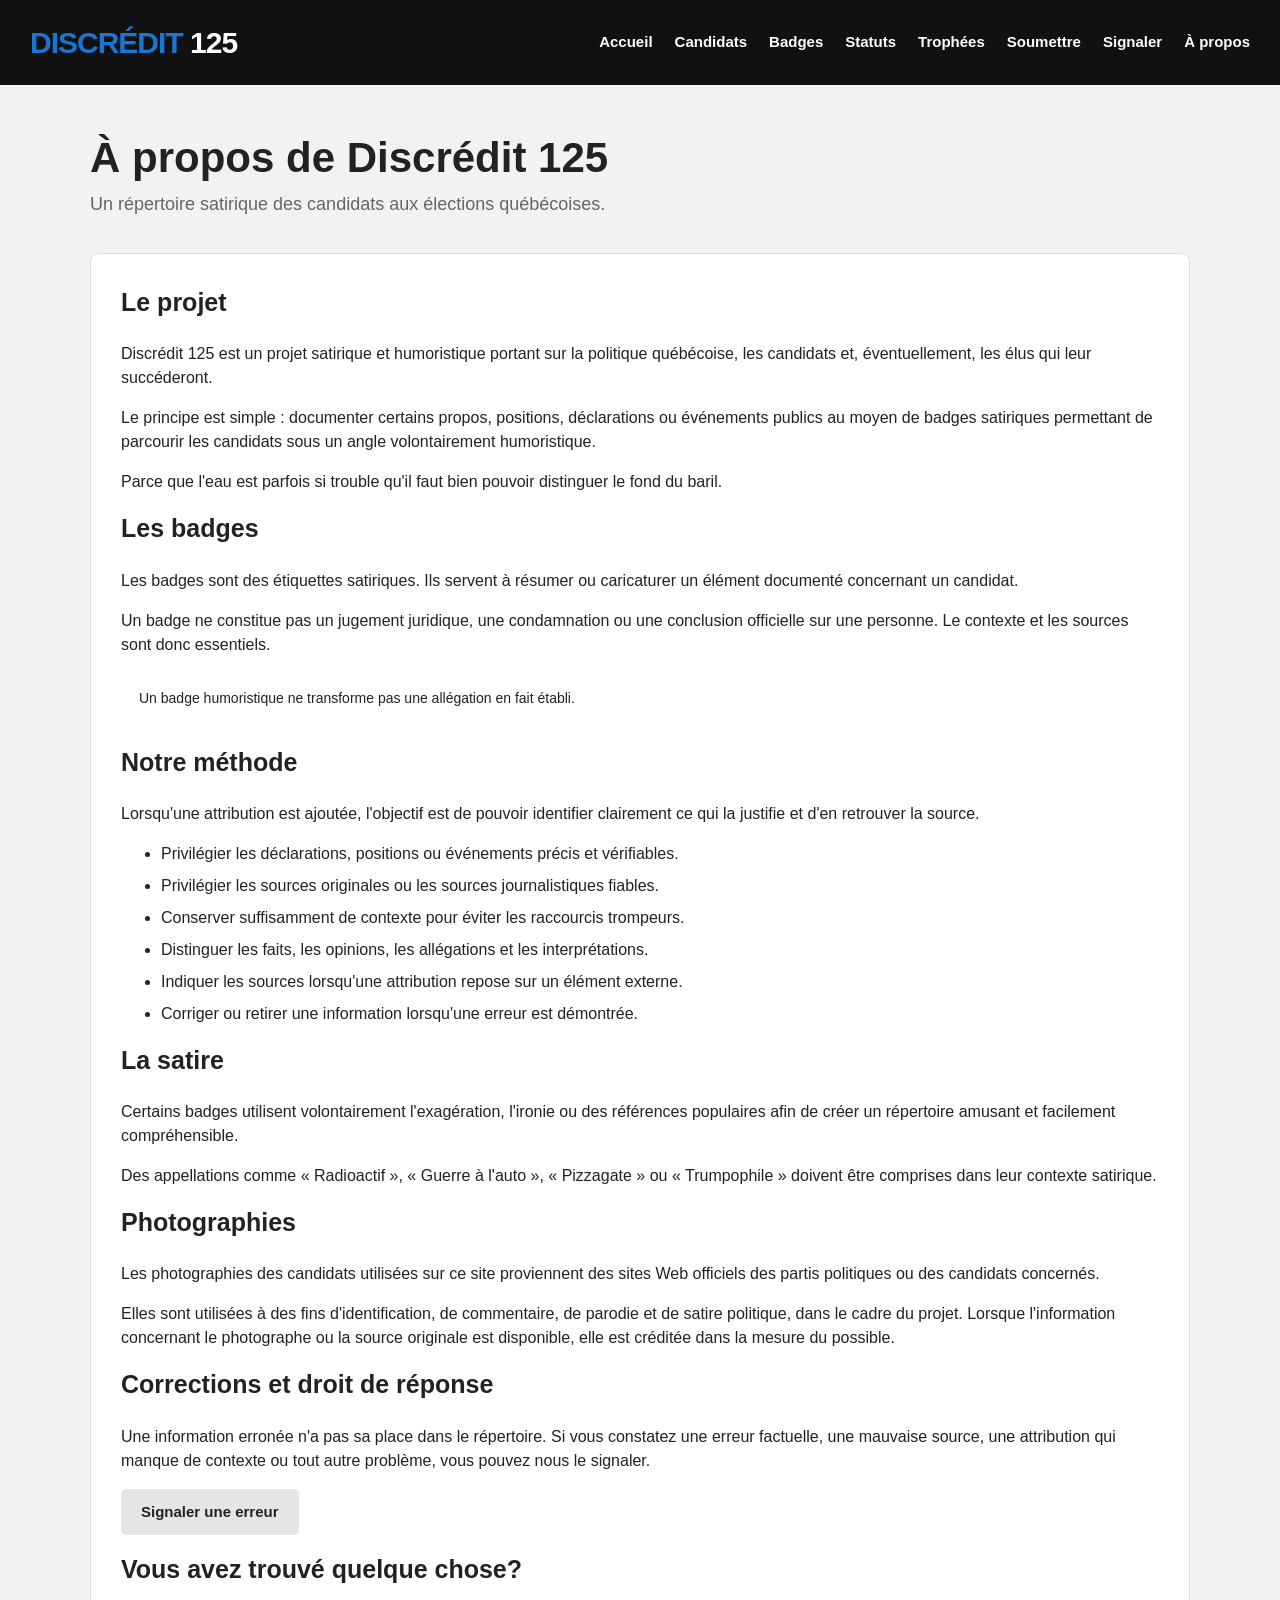
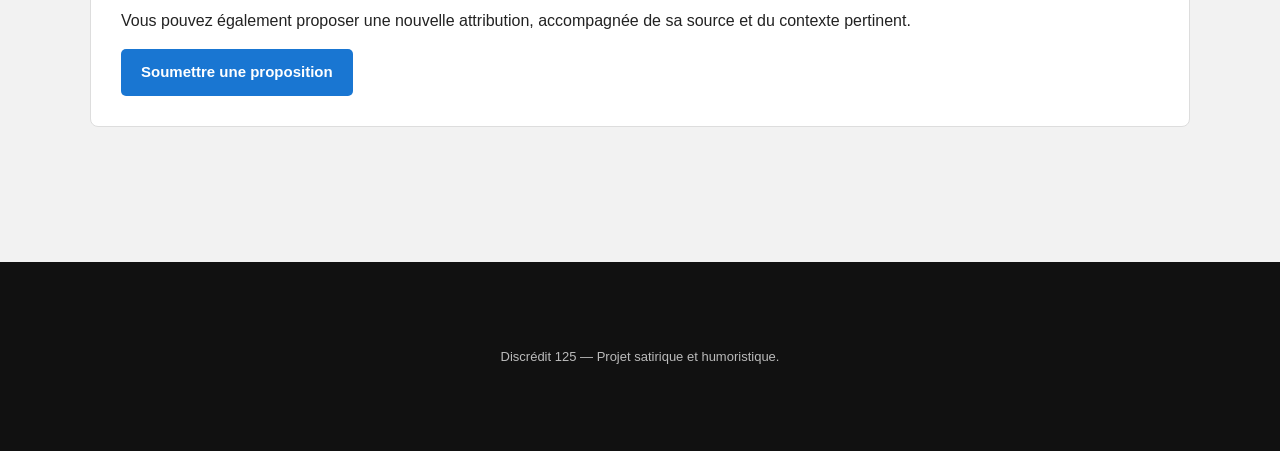
==== a-propos.html @ 6f2a9fda "Add files via upload" ====
<!DOCTYPE html>

<html lang="fr">

<head>
    <meta charset="UTF-8">
    <meta name="viewport" content="width=device-width, initial-scale=1.0">

<title>À propos — Discrédit 125</title>

<link rel="stylesheet" href="/styles.css">

</head>

<body>

<header class="site-header">
    <div class="header-inner">

    <a href="/" class="logo">
        DISCRÉDIT <span>125</span>
    </a>

    <nav class="main-nav">
        <a href="/">Accueil</a>
        <a href="/personnes.html">Candidats</a>
        <a href="/badges.html">Badges</a>
        <a href="/statuts.html">Statuts</a>
        <a href="/trophees.html">Trophées</a>
        <a href="/soumettre.html">Soumettre</a>
        <a href="/erreur.html">Signaler</a>
        <a href="/a-propos.html">À propos</a>
    </nav>

</div>

</header>

<main class="container">

<section class="page-header">

    <h1>À propos de Discrédit 125</h1>

    <p>
        Un répertoire satirique des candidats aux élections québécoises.
    </p>

</section>


<section class="content-card">

    <h2>Le projet</h2>

    <p>
        Discrédit 125 est un projet satirique et humoristique portant
        sur la politique québécoise, les candidats et, éventuellement,
        les élus qui leur succéderont.
    </p>

    <p>
        Le principe est simple : documenter certains propos,
        positions, déclarations ou événements publics au moyen de
        badges satiriques permettant de parcourir les candidats
        sous un angle volontairement humoristique.
    </p>

    <p>
        Parce que l'eau est parfois si trouble qu'il faut bien
        pouvoir distinguer le fond du baril.
    </p>


    <h2>Les badges</h2>

    <p>
        Les badges sont des étiquettes satiriques. Ils servent à
        résumer ou caricaturer un élément documenté concernant
        un candidat.
    </p>

    <p>
        Un badge ne constitue pas un jugement juridique, une
        condamnation ou une conclusion officielle sur une personne.
        Le contexte et les sources sont donc essentiels.
    </p>

    <div class="message">
        Un badge humoristique ne transforme pas une allégation
        en fait établi.
    </div>


    <h2>Notre méthode</h2>

    <p>
        Lorsqu'une attribution est ajoutée, l'objectif est de pouvoir
        identifier clairement ce qui la justifie et d'en retrouver
        la source.
    </p>

    <ul>
        <li>
            Privilégier les déclarations, positions ou événements
            précis et vérifiables.
        </li>

        <li>
            Privilégier les sources originales ou les sources
            journalistiques fiables.
        </li>

        <li>
            Conserver suffisamment de contexte pour éviter les
            raccourcis trompeurs.
        </li>

        <li>
            Distinguer les faits, les opinions, les allégations
            et les interprétations.
        </li>

        <li>
            Indiquer les sources lorsqu'une attribution repose
            sur un élément externe.
        </li>

        <li>
            Corriger ou retirer une information lorsqu'une erreur
            est démontrée.
        </li>
    </ul>


    <h2>La satire</h2>

    <p>
        Certains badges utilisent volontairement l'exagération,
        l'ironie ou des références populaires afin de créer un
        répertoire amusant et facilement compréhensible.
    </p>

    <p>
        Des appellations comme « Radioactif », « Guerre à l'auto »,
        « Pizzagate » ou « Trumpophile » doivent être comprises
        dans leur contexte satirique.
    </p>


    <h2>Photographies</h2>

    <p>
        Les photographies des candidats utilisées sur ce site
        proviennent des sites Web officiels des partis politiques
        ou des candidats concernés.
    </p>

    <p>
        Elles sont utilisées à des fins d'identification, de
        commentaire, de parodie et de satire politique, dans le
        cadre du projet. Lorsque l'information concernant le
        photographe ou la source originale est disponible, elle
        est créditée dans la mesure du possible.
    </p>


    <h2>Corrections et droit de réponse</h2>

    <p>
        Une information erronée n'a pas sa place dans le répertoire.
        Si vous constatez une erreur factuelle, une mauvaise source,
        une attribution qui manque de contexte ou tout autre problème,
        vous pouvez nous le signaler.
    </p>

    <p>
        <a href="/erreur.html" class="button-secondary">
            Signaler une erreur
        </a>
    </p>


    <h2>Vous avez trouvé quelque chose?</h2>

    <p>
        Vous pouvez également proposer une nouvelle attribution,
        accompagnée de sa source et du contexte pertinent.
    </p>

    <p>
        <a href="/soumettre.html" class="button">
            Soumettre une proposition
        </a>
    </p>

</section>

</main>

<footer class="site-footer">

<div class="container">

    <p>
        Discrédit 125 — Projet satirique et humoristique.
    </p>

</div>

</footer>

</body>
</html>
---- styles.css ----
/* =========================================================
DISCRÉDIT 125
Feuille de styles principale
========================================================= */


/* =========================================================
VARIABLES
========================================================= */

:root {
    --noir: #111111;
    --noir-nav: #1c1c1c;

    --bleu-discredit: #1976d2;

    --fond: #f2f2f2;
    --blanc: #ffffff;

    --texte: #222222;
    --gris: #666666;
    --bordure: #dddddd;

    /* Couleurs des partis */
    --caq: #0055a4;
    --plq: #d71920;
    --pq: #4b9cd3;
    --qs: #f58220;
    --pcq: #183b70;
    --autre: #777777;
}


/* =========================================================
RESET
========================================================= */

* {
    box-sizing: border-box;
}

html {
    margin: 0;
    padding: 0;
}

body {
    margin: 0;
    padding: 0;
    background: var(--fond);
    color: var(--texte);
    font-family: Arial, Helvetica, sans-serif;
    line-height: 1.5;
}

img {
    max-width: 100%;
    display: block;
}

a {
    color: inherit;
}


/* =========================================================
HEADER / NAVIGATION
========================================================= */

.site-header {
    width: 100%;
    background: var(--noir);
    color: var(--blanc);
    padding: 20px 30px;
}

.header-inner {
    width: 100%;
    max-width: 1400px;
    margin: 0 auto;

    display: flex;
    align-items: center;
    justify-content: space-between;

    gap: 30px;
}

.logo {
    display: block;
    flex: 0 0 auto;

    color: var(--bleu-discredit);
    text-decoration: none;

    font-size: 30px;
    font-weight: 900;
    letter-spacing: -1px;

    white-space: nowrap;
}

.logo:hover {
    color: var(--bleu-discredit);
}

.logo span {
    color: var(--blanc);
}

.main-nav {
    display: flex;
    align-items: center;
    justify-content: flex-end;

    gap: 22px;
    margin-left: auto;

    flex: 0 1 auto;

    white-space: nowrap;
}

.main-nav a {
    display: block;
    flex: 0 0 auto;

    color: var(--blanc);
    text-decoration: none;

    font-size: 15px;
    font-weight: bold;

    white-space: nowrap;

    transition: color 0.2s ease;
}

.main-nav a:hover,
.main-nav a.active {
    color: var(--bleu-discredit);
}


/* =========================================================
STRUCTURE GÉNÉRALE
========================================================= */

.container {
    max-width: 1200px;
    margin: 0 auto;
    padding: 50px;
}

.page-header {
    margin-bottom: 35px;
}

.page-header h1 {
    margin: 0 0 10px;

    font-size: 42px;
    line-height: 1.1;
}

.page-header p {
    margin: 0 0 10px;

    color: var(--gris);
    font-size: 18px;
}

.page-header p:last-child {
    margin-bottom: 0;
}


/* =========================================================
HERO / ACCUEIL
========================================================= */

.hero {
    background: var(--noir);
    color: var(--blanc);

    padding: 80px 50px;
}

.hero-inner {
    max-width: 1200px;
    margin: 0 auto;
}

.hero h1 {
    margin: 0 0 20px;

    font-size: 56px;
    line-height: 1.05;
    font-weight: 900;
}

.hero p {
    max-width: 750px;
    margin: 0;

    color: #dddddd;
    font-size: 20px;
}


/* =========================================================
SECTIONS
========================================================= */

.section {
    margin-bottom: 55px;
}

.section-title {
    margin: 0 0 25px;

    font-size: 28px;
    font-weight: 800;
}


/* =========================================================
STATISTIQUES
========================================================= */

.stats {
    display: grid;
    grid-template-columns: repeat(4, 1fr);

    gap: 20px;
    margin-bottom: 45px;
}

.stat-card {
    background: var(--blanc);
    border: 1px solid var(--bordure);
    border-radius: 8px;

    padding: 25px;

    text-align: center;
}

.stat-number {
    margin-bottom: 5px;

    color: var(--bleu-discredit);
    font-size: 38px;
    font-weight: 900;
}

.stat-label {
    color: var(--gris);

    font-size: 14px;
    font-weight: bold;
}


/* =========================================================
GRAPHIQUES / BLOCS
========================================================= */

.chart-container {
    background: var(--blanc);
    border: 1px solid var(--bordure);
    border-radius: 8px;

    padding: 25px;
    margin-bottom: 30px;
}


/* =========================================================
BOUTONS
========================================================= */

.button,
.submit-button {
    display: inline-block;

    padding: 12px 20px;

    background: var(--bleu-discredit);
    color: var(--blanc);

    border: none;
    border-radius: 5px;

    text-decoration: none;

    font-family: inherit;
    font-size: 15px;
    font-weight: bold;

    cursor: pointer;

    transition:
        background 0.2s ease,
        transform 0.1s ease;
}

.button:hover,
.submit-button:hover {
    background: #125ea8;
}

.button:active,
.submit-button:active {
    transform: translateY(1px);
}

.button-secondary,
.secondary-button {
    display: inline-block;

    padding: 12px 20px;

    background: #e5e5e5;
    color: var(--texte);

    border: none;
    border-radius: 5px;

    text-decoration: none;

    font-family: inherit;
    font-size: 15px;
    font-weight: bold;

    cursor: pointer;

    transition:
        background 0.2s ease,
        transform 0.1s ease;
}

.button-secondary:hover,
.secondary-button:hover {
    background: #d5d5d5;
}

.button-secondary:active,
.secondary-button:active {
    transform: translateY(1px);
}


/* =========================================================
FILTRES
========================================================= */

.badge-controls {
    display: flex;
    align-items: center;

    gap: 15px;
    margin-bottom: 20px;
}

.badge-controls input,
.badge-controls select {
    min-height: 44px;

    padding: 10px 12px;

    background: var(--blanc);
    color: var(--texte);

    border: 1px solid var(--bordure);
    border-radius: 5px;

    font-family: inherit;
    font-size: 15px;
}

.badge-controls input {
    flex: 1;
}

.badge-controls select {
    min-width: 210px;
}

.badge-controls input:focus,
.badge-controls select:focus {
    outline: none;
    border-color: var(--bleu-discredit);
}


/* =========================================================
FILTRE CANDIDATS
========================================================= */

.candidate-filter-row {
    margin-bottom: 20px;
}

.candidate-filter-checkbox {
    display: inline-flex;
    align-items: center;

    gap: 8px;

    color: var(--texte);

    font-size: 14px;
    font-weight: bold;

    cursor: pointer;
}

.candidate-filter-checkbox input {
    width: 17px;
    height: 17px;

    cursor: pointer;
}


/* =========================================================
COMPTEURS
========================================================= */

.badge-count {
    margin-bottom: 20px;

    color: var(--gris);

    font-size: 14px;
    font-weight: bold;
}


/* =========================================================
GRILLE CANDIDATS
========================================================= */

.candidates-grid {
    display: grid;

    grid-template-columns: repeat(4, 1fr);

    gap: 25px;
}


/* =========================================================
CARTE CANDIDAT
========================================================= */

.candidate-card {
    position: relative;

    overflow: hidden;

    background: var(--blanc);

    border: 1px solid var(--bordure);
    border-radius: 8px;

    text-decoration: none;

    transition:
        transform 0.15s ease,
        box-shadow 0.15s ease;
}

.candidate-card:hover {
    transform: translateY(-3px);

    box-shadow:
        0 6px 18px rgba(0, 0, 0, 0.10);
}


/* =========================================================
COULEUR DU PARTI
========================================================= */

/*
   La classe du parti est ajoutée directement à la carte :

   candidate-card CAQ
   candidate-card PLQ
   candidate-card PQ
   candidate-card QS
   candidate-card PCQ

   La barre supérieure reprend alors la couleur du parti.
*/

.candidate-card::before {
    content: "";

    position: absolute;

    top: 0;
    left: 0;
    right: 0;

    height: 6px;

    background: var(--autre);

    z-index: 2;
}

.candidate-card.CAQ::before {
    background: var(--caq);
}

.candidate-card.PLQ::before {
    background: var(--plq);
}

.candidate-card.PQ::before {
    background: var(--pq);
}

.candidate-card.QS::before {
    background: var(--qs);
}

.candidate-card.PCQ::before {
    background: var(--pcq);
}

.candidate-card.AUTRE::before {
    background: var(--autre);
}


/* =========================================================
PHOTO CANDIDAT
========================================================= */

.candidate-photo {
    width: 180px;
    height: 180px;

    margin: 0 auto;

    background: #eeeeee;

    overflow: hidden;
}

.candidate-photo img {
    width: 100%;
    height: 100%;

    object-fit: cover;
}

.candidate-no-photo {
    width: 180px;
    height: 180px;

    margin: 0 auto;

    background: #eeeeee;

    display: flex;
    align-items: center;
    justify-content: center;

    position: relative;

    overflow: hidden;
}

.candidate-no-photo .silhouette-head {
    position: absolute;

    width: 27%;
    aspect-ratio: 1 / 1;

    background: #aaaaaa;

    border-radius: 50%;

    top: 18%;
}

.candidate-no-photo .silhouette-body {
    position: absolute;

    width: 55%;
    height: 42%;

    background: #aaaaaa;

    border-radius: 50% 50% 0 0;

    bottom: 0;
}

.candidate-photo-placeholder {
    width: 180px;
    height: 180px;

    margin: 0 auto;

    background: #eeeeee;

    position: relative;

    overflow: hidden;
}

.candidate-photo-placeholder::before {
    content: "";

    position: absolute;

    width: 27%;
    aspect-ratio: 1 / 1;

    background: #aaaaaa;

    border-radius: 50%;

    top: 18%;
    left: 50%;

    transform: translateX(-50%);
}

.candidate-photo-placeholder::after {
    content: "";

    position: absolute;

    width: 55%;
    height: 42%;

    background: #aaaaaa;

    border-radius: 50% 50% 0 0;

    bottom: 0;
    left: 50%;

    transform: translateX(-50%);
}


/* =========================================================
PHOTO CANDIDAT + STATUT
========================================================= */

.candidate-photo-container {
    position: relative;

    width: 180px;
    height: 180px;

    margin: 0 auto;

    background: #eeeeee;

    overflow: hidden;
}

.candidate-photo-container .candidate-photo,
.candidate-photo-container .candidate-photo-placeholder {
    width: 180px;
    height: 180px;

    aspect-ratio: 1 / 1;
}

.candidates-grid .candidate-photo-container .candidate-status {
    position: absolute;

    top: 7px;
    right: 7px;

    width: 48px;
    height: 48px;

    max-width: none;

    object-fit: contain;

    z-index: 5;

    margin: 0;
}


/* =========================================================
INFORMATIONS CANDIDAT
========================================================= */

.candidate-info {
    padding: 18px;

    min-width: 0;
}

.candidate-name {
    margin: 0 0 7px;

    font-size: 19px;
    font-weight: 800;
    line-height: 1.2;

    overflow-wrap: anywhere;
    word-break: break-word;
}

.candidate-party {
    margin-bottom: 3px;

    color: var(--gris);

    font-size: 14px;
    font-weight: bold;
}

.candidate-riding {
    color: var(--gris);

    font-size: 13px;

    overflow-wrap: anywhere;
    word-break: break-word;
}


/* =========================================================
STATUT CANDIDAT — PAGE INDIVIDUELLE
========================================================= */

.candidate-profile-info .candidate-status {
    margin-top: 12px;
}

.candidate-profile-info .candidate-status img {
    width: 100%;
    max-width: 120px;
    height: auto;
}


/* =========================================================
BADGES DU CANDIDAT — CARTES DE LA GRILLE
========================================================= */

.candidate-badges {
    display: flex;
    flex-wrap: wrap;

    gap: 6px;

    min-width: 0;
}

.candidates-grid .candidate-badges img {
    width: 50px;
    height: 50px;

    object-fit: cover;

    border-radius: 3px;
}

.candidate-badge-card {
    width: 50px;

    background: var(--blanc);

    border: 1px solid var(--bordure);
    border-radius: 5px;

    padding: 2px;

    text-decoration: none;

    transition:
        transform 0.15s ease,
        box-shadow 0.15s ease;
}

.candidate-badge-card:hover {
    transform: translateY(-2px);

    box-shadow:
        0 3px 8px rgba(0, 0, 0, 0.10);
}

.candidate-badge-card img {
    width: 100%;

    aspect-ratio: 1 / 1;

    object-fit: cover;

    border-radius: 3px;
}

.candidate-badge-card h4,
.candidate-badge-card p {
    display: none;
}

.candidate-badge-count {
    margin-top: 7px;

    color: var(--bleu-discredit);

    font-size: 11px;
    font-weight: bold;
}

.candidate-link {
    display: inline-block;

    margin-top: 7px;

    color: var(--bleu-discredit);

    font-size: 11px;
    font-weight: bold;
}


/* =========================================================
PAGE DÉTAIL CANDIDAT
========================================================= */

.back-link {
    display: inline-block;

    margin-bottom: 25px;

    color: var(--bleu-discredit);

    text-decoration: none;

    font-size: 14px;
    font-weight: bold;
}

.back-link:hover {
    text-decoration: underline;
}

.candidate-profile {
    display: grid;

    grid-template-columns: 120px 1fr;

    gap: 25px;

    margin-bottom: 50px;

    align-items: start;
}

.candidate-profile-photo {
    width: 120px;
    height: 120px;

    background: #eeeeee;

    border-radius: 8px;

    overflow: hidden;
}

.candidate-profile-photo img {
    width: 120px;
    height: 120px;

    object-fit: cover;
}

.candidate-profile-photo .candidate-photo-placeholder {
    width: 120px;
    height: 120px;

    aspect-ratio: 1 / 1;

    margin: 0;
}

.candidate-profile-info {
    padding-top: 5px;
}

.candidate-profile-info h2 {
    margin: 0 0 10px;

    font-size: 34px;
    line-height: 1.15;

    overflow-wrap: anywhere;
}

.candidate-profile-info .candidate-party {
    font-size: 16px;
}

.candidate-profile-info .candidate-riding {
    font-size: 15px;
}


/* =========================================================
SECTION BADGES CANDIDAT — PAGE INDIVIDUELLE
========================================================= */

.candidate-section {
    margin-bottom: 45px;
}

.candidate-section h3 {
    margin: 0 0 20px;

    font-size: 25px;
}

.candidate-profile + .candidate-section .candidate-badges {
    gap: 10px;
}

.candidate-profile + .candidate-section .candidate-badge-card {
    width: 105px;

    background: var(--blanc);

    border: 1px solid var(--bordure);
    border-radius: 7px;

    padding: 4px;

    text-decoration: none;

    transition:
        transform 0.15s ease,
        box-shadow 0.15s ease;
}

.candidate-profile + .candidate-section .candidate-badge-card:hover {
    transform: translateY(-3px);

    box-shadow:
        0 5px 15px rgba(0, 0, 0, 0.10);
}

.candidate-profile + .candidate-section .candidate-badge-card img {
    width: 97px;
    height: 97px;

    aspect-ratio: 1 / 1;

    object-fit: cover;

    border-radius: 5px;
}

.candidate-profile + .candidate-section .candidate-badge-card h4 {
    display: block;

    margin: 7px 3px 3px;

    font-size: 13px;
    line-height: 1.2;

    overflow-wrap: anywhere;
    word-break: break-word;
}

.candidate-profile + .candidate-section .candidate-badge-card p {
    display: block;

    margin: 0 3px 5px;

    color: var(--gris);

    font-size: 11px;
    line-height: 1.3;

    overflow-wrap: anywhere;
    word-break: break-word;
}


/* =========================================================
SOURCES
========================================================= */

.candidate-source {
    padding: 15px 0;

    border-bottom: 1px solid var(--bordure);
}

.candidate-source:last-child {
    border-bottom: none;
}

.candidate-source a {
    color: var(--bleu-discredit);

    font-weight: bold;

    text-decoration: none;

    overflow-wrap: anywhere;
    word-break: break-word;
}

.candidate-source a:hover {
    text-decoration: underline;
}

.candidate-source-date {
    margin-top: 4px;

    color: var(--gris);

    font-size: 12px;
}


/* =========================================================
GRILLE BADGES
========================================================= */

.badges {
    display: grid;

    grid-template-columns:
        repeat(6, minmax(0, 1fr));

    gap: 18px;
}

.badge-card {
    position: relative;

    min-width: 0;

    background: var(--blanc);

    border: 1px solid var(--bordure);
    border-radius: 8px;

    overflow: hidden;

    text-decoration: none;

    transition:
        transform 0.15s ease,
        box-shadow 0.15s ease;
}

.badge-card:hover {
    transform: translateY(-3px);

    box-shadow:
        0 6px 18px rgba(0, 0, 0, 0.10);
}

.badge-image {
    width: 100%;

    aspect-ratio: 1 / 1;

    background: #eeeeee;

    overflow: hidden;
}

.badge-image img {
    width: 100%;
    height: 100%;

    object-fit: cover;
}

.badge-content {
    padding: 13px;

    min-width: 0;
}

.badge-content h3 {
    margin: 0 0 6px;

    font-size: 16px;
    line-height: 1.2;

    overflow-wrap: anywhere;
    word-break: break-word;

    white-space: normal;
}

.badge-category {
    color: var(--gris);

    font-size: 12px;
    font-weight: bold;

    overflow-wrap: anywhere;
    word-break: break-word;

    white-space: normal;
}


/* =========================================================
PAGE DÉTAIL BADGE
========================================================= */

.badge-detail {
    display: grid;

    grid-template-columns: 300px 1fr;

    gap: 40px;

    margin-bottom: 50px;
}

.badge-detail-image {
    width: 100%;

    border-radius: 8px;

    overflow: hidden;
}

.badge-detail-image img {
    width: 100%;

    aspect-ratio: 1 / 1;

    object-fit: cover;
}

.badge-detail-info {
    min-width: 0;
}

.badge-detail-info h1 {
    margin: 0 0 10px;

    font-size: 38px;
    line-height: 1.1;

    overflow-wrap: anywhere;
    word-break: break-word;
}

.badge-detail-category {
    margin-bottom: 20px;

    color: var(--gris);

    font-size: 14px;
    font-weight: bold;

    overflow-wrap: anywhere;
    word-break: break-word;
}

.badge-detail-description {
    font-size: 17px;
    line-height: 1.7;

    overflow-wrap: anywhere;
    word-break: break-word;
}


/* =========================================================
CANDIDATS ASSOCIÉS À UN BADGE
========================================================= */

.badge-candidates {
    display: grid;

    grid-template-columns: repeat(4, 1fr);

    gap: 25px;
}


/* =========================================================
MESSAGES
========================================================= */

.message {
    padding: 15px 18px;

    margin-bottom: 20px;

    border-radius: 6px;

    font-size: 14px;
}

.message-info {
    background: #e7f1fb;

    border: 1px solid #b8d5ef;

    color: #174d7a;
}

.message-warning {
    background: #fff7df;

    border: 1px solid #ead58a;

    color: #705d14;
}

.message-error {
    background: #fdeaea;

    border: 1px solid #e7b5b5;

    color: #8a2222;
}

.message-success {
    background: #e9f6ea;

    border: 1px solid #b7dcb9;

    color: #28612b;
}


/* =========================================================
FORMULAIRES
========================================================= */

.form-card {
    max-width: 850px;

    margin: 0 auto;

    padding: 35px;

    background: var(--blanc);

    border: 1px solid var(--bordure);
    border-radius: 8px;
}

.form-group {
    margin-bottom: 20px;
}

.form-group label {
    display: block;

    margin-bottom: 7px;

    font-size: 14px;
    font-weight: bold;
}

.form-group input,
.form-group textarea,
.form-group select {
    width: 100%;

    padding: 12px;

    background: var(--blanc);

    border: 1px solid var(--bordure);
    border-radius: 5px;

    color: var(--texte);

    font-family: inherit;
    font-size: 15px;
}

.form-group textarea {
    min-height: 150px;

    resize: vertical;
}

.form-group input:focus,
.form-group textarea:focus,
.form-group select:focus {
    outline: none;

    border-color: var(--bleu-discredit);
}

.form-group small {
    display: block;

    margin-top: 6px;

    color: var(--gris);

    font-size: 12px;
}

.checkbox-group {
    display: flex;
    align-items: flex-start;

    gap: 10px;

    margin: 25px 0;

    font-size: 13px;
}

.checkbox-group input {
    width: 17px;
    height: 17px;

    margin-top: 2px;

    flex-shrink: 0;

    cursor: pointer;
}

.checkbox-group label {
    cursor: pointer;
}

.confirmation {
    padding: 25px;

    background: #e9f6ea;

    border: 1px solid #b7dcb9;

    border-radius: 8px;
}

.confirmation h2 {
    margin-top: 0;
}

.confirmation p:last-of-type {
    margin-bottom: 25px;
}


/* =========================================================
À PROPOS / BLOCS DE CONTENU
========================================================= */

.content-box,
.content-card {
    background: var(--blanc);

    border: 1px solid var(--bordure);
    border-radius: 8px;

    padding: 30px;

    margin-bottom: 25px;
}

.content-box h2,
.content-card h2 {
    margin-top: 0;

    font-size: 25px;
}

.content-box h3,
.content-card h3 {
    font-size: 20px;
}

.content-box p:last-child,
.content-card p:last-child {
    margin-bottom: 0;
}

.content-box li,
.content-card li {
    margin-bottom: 8px;
}

.notice-box {
    margin: 30px 0;

    padding: 18px 20px;

    background: #f7f7f7;

    border-left: 4px solid var(--bleu-discredit);
}

.notice-box p {
    margin: 0;
}

.about-actions {
    display: flex;

    flex-wrap: wrap;

    gap: 12px;

    margin-top: 35px;
}


/* =========================================================
TROPHÉES — CHAMPIONS EX ÆQUO
========================================================= */

.trophy-champions {
    display: grid;

    grid-template-columns:
        repeat(3, minmax(0, 1fr));

    gap: 25px;

    margin-top: 20px;
}

.trophy-champions .candidate-card {
    width: 100%;
}

.trophy-champions .candidate-photo-container {
    width: 180px;
    height: 180px;
}

.trophy-champions .candidate-photo,
.trophy-champions .candidate-photo-placeholder {
    width: 180px;
    height: 180px;

    object-fit: cover;
}

.trophy-champions .candidate-info {
    padding: 12px;
}

.trophy-champions .candidate-info h3 {
    margin: 0 0 6px;
}

.trophy-tie-message {
    margin: 0 0 20px;

    color: var(--gris);

    font-weight: bold;
}


/* =========================================================
TROPHÉES — COULEURS PARTIS
========================================================= */

.trophy-champions .candidate-card.CAQ::before {
    background: var(--caq);
}

.trophy-champions .candidate-card.PLQ::before {
    background: var(--plq);
}

.trophy-champions .candidate-card.PQ::before {
    background: var(--pq);
}

.trophy-champions .candidate-card.QS::before {
    background: var(--qs);
}

.trophy-champions .candidate-card.PCQ::before {
    background: var(--pcq);
}


/* =========================================================
FOOTER
========================================================= */

footer {
    margin-top: 60px;

    padding: 35px 50px;

    background: var(--noir);

    color: #bbbbbb;

    text-align: center;

    font-size: 13px;
}

footer p {
    margin: 0 0 8px;
}

footer p:last-child {
    margin-bottom: 0;
}

footer a {
    color: var(--bleu-discredit);

    text-decoration: none;
}

footer a:hover {
    text-decoration: underline;
}


/* =========================================================
RESPONSIVE — TABLETTE
========================================================= */

@media (max-width: 1150px) {

    .site-header {
        padding: 20px 25px;
    }

    .header-inner {
        gap: 20px;
    }

    .logo {
        font-size: 28px;
    }

    .main-nav {
        gap: 16px;
    }

    .main-nav a {
        font-size: 14px;
    }
}


@media (max-width: 1000px) {

    .site-header {
        padding: 20px 30px;
    }

    .header-inner {
        align-items: flex-start;
    }

    .main-nav {
        justify-content: flex-end;

        gap: 14px;
    }

    .container {
        padding: 40px 30px;
    }

    .hero {
        padding: 60px 30px;
    }

    .hero h1 {
        font-size: 46px;
    }

    .stats {
        grid-template-columns: repeat(2, 1fr);
    }

    .candidates-grid {
        grid-template-columns: repeat(3, 1fr);
    }

    .badges {
        grid-template-columns:
            repeat(5, minmax(0, 1fr));
    }

    .badge-candidates {
        grid-template-columns: repeat(3, 1fr);
    }

    .badge-detail {
        grid-template-columns: 250px 1fr;
    }
}


@media (max-width: 800px) {

    .site-header {
        padding: 20px 25px;
    }

    .header-inner {
        flex-direction: column;

        align-items: flex-start;

        gap: 18px;
    }

    .main-nav {
        width: 100%;

        margin-left: 0;

        justify-content: flex-start;

        gap: 12px 16px;

        white-space: normal;
    }

    .main-nav a {
        white-space: nowrap;
    }

    .container {
        padding: 35px 25px;
    }

    .page-header h1 {
        font-size: 35px;
    }

    .hero {
        padding: 50px 25px;
    }

    .hero h1 {
        font-size: 40px;
    }

    .hero p {
        font-size: 18px;
    }

    .badge-controls {
        flex-direction: column;

        align-items: stretch;
    }

    .badge-controls select {
        width: 100%;
    }

    .candidates-grid {
        grid-template-columns: repeat(2, 1fr);
    }

    .badges {
        grid-template-columns:
            repeat(3, minmax(0, 1fr));
    }

    .badge-candidates {
        grid-template-columns: repeat(2, 1fr);
    }

    .candidate-photo,
    .candidate-photo-placeholder,
    .candidate-no-photo {
        width: 160px;
        height: 160px;
    }

    .candidate-photo-container {
        width: 160px;
        height: 160px;
    }

    .candidate-photo-container .candidate-photo,
    .candidate-photo-container .candidate-photo-placeholder {
        width: 160px;
        height: 160px;
    }

    .candidate-profile {
        grid-template-columns: 1fr;

        gap: 20px;
    }

    .candidate-profile-photo {
        width: 120px;
        height: 120px;

        margin: 0 auto;
    }

    .candidate-profile-photo img,
    .candidate-profile-photo .candidate-photo-placeholder {
        width: 120px;
        height: 120px;
    }

    .candidate-profile-info {
        text-align: center;
    }

    .candidate-profile-info .candidate-status img {
        margin: 0 auto;
    }

    .candidate-badges {
        justify-content: center;
    }

    .candidate-profile + .candidate-section .candidate-badges {
        justify-content: center;
    }

    .badge-detail {
        grid-template-columns: 1fr;

        gap: 25px;
    }

    .badge-detail-image {
        max-width: 300px;

        margin: 0 auto;
    }

    .badge-detail-info {
        text-align: center;
    }

    .form-card {
        padding: 25px;
    }

    .trophy-champions {
        grid-template-columns:
            repeat(2, minmax(0, 1fr));
    }
}


@media (max-width: 500px) {

    .site-header {
        padding: 18px 20px;
    }

    .logo {
        font-size: 25px;
    }

    .main-nav {
        gap: 10px 13px;
    }

    .main-nav a {
        font-size: 14px;
    }

    .container {
        padding: 30px 20px;
    }

    .page-header h1 {
        font-size: 30px;
    }

    .page-header p {
        font-size: 16px;
    }

    .hero {
        padding: 45px 20px;
    }

    .hero h1 {
        font-size: 34px;
    }

    .stats {
        grid-template-columns: 1fr;
    }

    .candidates-grid {
        grid-template-columns: 1fr;
    }

    .badges {
        grid-template-columns:
            repeat(2, minmax(0, 1fr));
    }

    .badge-candidates {
        grid-template-columns: 1fr;
    }

    .candidate-photo,
    .candidate-photo-placeholder,
    .candidate-no-photo {
        width: 180px;
        height: 180px;
    }

    .candidate-photo-container {
        width: 180px;
        height: 180px;
    }

    .candidate-photo-container .candidate-photo,
    .candidate-photo-container .candidate-photo-placeholder {
        width: 180px;
        height: 180px;
    }

    .candidate-profile + .candidate-section .candidate-badge-card {
        width: 95px;
    }

    .candidate-profile + .candidate-section .candidate-badge-card img {
        width: 87px;
        height: 87px;
    }

    .candidate-profile-info h2 {
        font-size: 28px;
    }

    .content-box,
    .content-card {
        padding: 22px;
    }

    .form-card {
        padding: 20px;
    }

    .about-actions {
        flex-direction: column;
    }

    .about-actions .button,
    .about-actions .submit-button,
    .about-actions .secondary-button,
    .about-actions .button-secondary {
        width: 100%;

        text-align: center;
    }

    footer {
        padding: 30px 20px;
    }

    .trophy-champions {
        grid-template-columns: 1fr;
    }
}
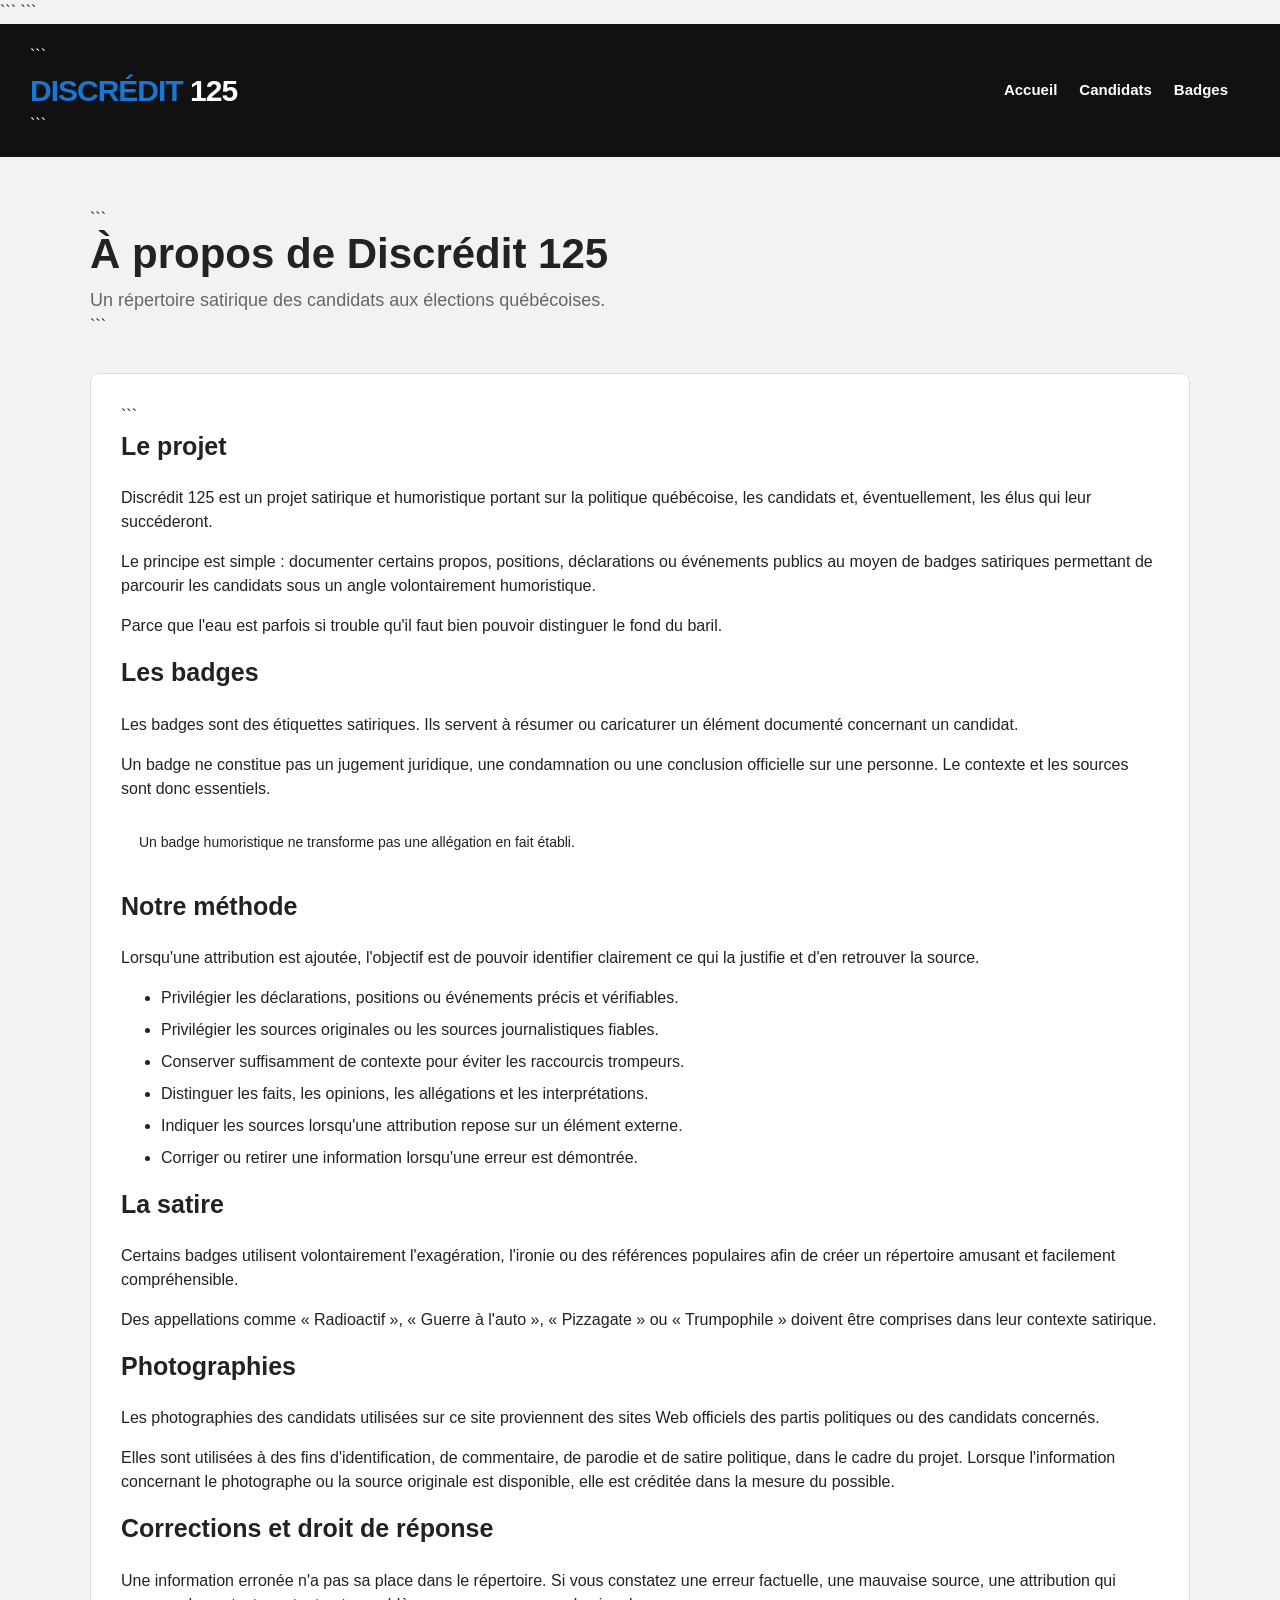
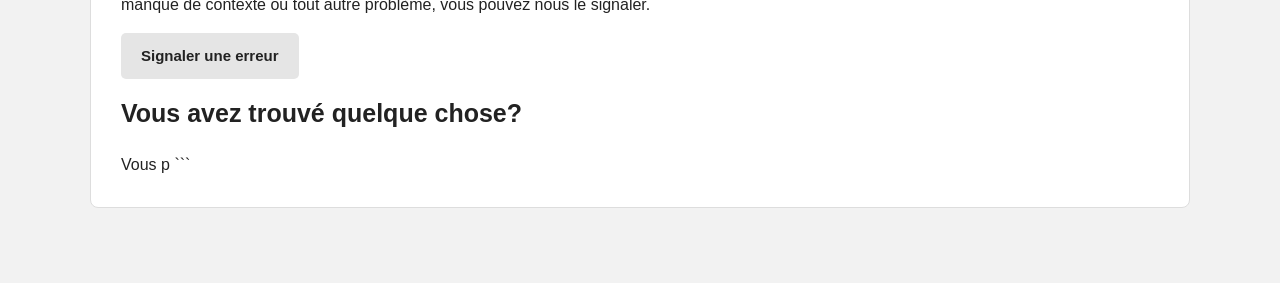
==== commit 2480db44: "Add files via upload" ====
--- a/a-propos.html
+++ b/a-propos.html
@@ -6,33 +6,51 @@
     <meta charset="UTF-8">
     <meta name="viewport" content="width=device-width, initial-scale=1.0">
 
+```
 <title>À propos — Discrédit 125</title>
 
 <link rel="stylesheet" href="/styles.css">
+```
 
 </head>
 
 <body>
 
 <header class="site-header">
-    <div class="header-inner">
+
+```
+<div class="header-inner">
 
     <a href="/" class="logo">
         DISCRÉDIT <span>125</span>
     </a>
 
     <nav class="main-nav">
+
         <a href="/">Accueil</a>
         <a href="/personnes.html">Candidats</a>
         <a href="/badges.html">Badges</a>
-        <a href="/statuts.html">Statuts</a>
-        <a href="/trophees.html">Trophées</a>
-        <a href="/soumettre.html">Soumettre</a>
-        <a href="/erreur.html">Signaler</a>
-        <a href="/a-propos.html">À propos</a>
+
+        <details class="nav-more">
+
+            <summary>Plus ▾</summary>
+
+            <div class="nav-more-menu">
+
+                <a href="/statuts.html">Statuts</a>
+                <a href="/trophees.html">Trophées</a>
+                <a href="/soumettre.html">Soumettre</a>
+                <a href="/erreur.html">Signaler</a>
+                <a href="/a-propos.html">À propos</a>
+
+            </div>
+
+        </details>
+
     </nav>
 
 </div>
+```
 
 </header>
 
@@ -40,175 +58,151 @@
 
 <section class="page-header">
 
-    <h1>À propos de Discrédit 125</h1>
-
-    <p>
-        Un répertoire satirique des candidats aux élections québécoises.
-    </p>
+```
+<h1>À propos de Discrédit 125</h1>
+
+<p>
+    Un répertoire satirique des candidats aux élections québécoises.
+</p>
+```
 
 </section>
 
-
 <section class="content-card">
 
-    <h2>Le projet</h2>
-
-    <p>
-        Discrédit 125 est un projet satirique et humoristique portant
-        sur la politique québécoise, les candidats et, éventuellement,
-        les élus qui leur succéderont.
-    </p>
-
-    <p>
-        Le principe est simple : documenter certains propos,
-        positions, déclarations ou événements publics au moyen de
-        badges satiriques permettant de parcourir les candidats
-        sous un angle volontairement humoristique.
-    </p>
-
-    <p>
-        Parce que l'eau est parfois si trouble qu'il faut bien
-        pouvoir distinguer le fond du baril.
-    </p>
-
-
-    <h2>Les badges</h2>
-
-    <p>
-        Les badges sont des étiquettes satiriques. Ils servent à
-        résumer ou caricaturer un élément documenté concernant
-        un candidat.
-    </p>
-
-    <p>
-        Un badge ne constitue pas un jugement juridique, une
-        condamnation ou une conclusion officielle sur une personne.
-        Le contexte et les sources sont donc essentiels.
-    </p>
-
-    <div class="message">
-        Un badge humoristique ne transforme pas une allégation
-        en fait établi.
-    </div>
-
-
-    <h2>Notre méthode</h2>
-
-    <p>
-        Lorsqu'une attribution est ajoutée, l'objectif est de pouvoir
-        identifier clairement ce qui la justifie et d'en retrouver
-        la source.
-    </p>
-
-    <ul>
-        <li>
-            Privilégier les déclarations, positions ou événements
-            précis et vérifiables.
-        </li>
-
-        <li>
-            Privilégier les sources originales ou les sources
-            journalistiques fiables.
-        </li>
-
-        <li>
-            Conserver suffisamment de contexte pour éviter les
-            raccourcis trompeurs.
-        </li>
-
-        <li>
-            Distinguer les faits, les opinions, les allégations
-            et les interprétations.
-        </li>
-
-        <li>
-            Indiquer les sources lorsqu'une attribution repose
-            sur un élément externe.
-        </li>
-
-        <li>
-            Corriger ou retirer une information lorsqu'une erreur
-            est démontrée.
-        </li>
-    </ul>
-
-
-    <h2>La satire</h2>
-
-    <p>
-        Certains badges utilisent volontairement l'exagération,
-        l'ironie ou des références populaires afin de créer un
-        répertoire amusant et facilement compréhensible.
-    </p>
-
-    <p>
-        Des appellations comme « Radioactif », « Guerre à l'auto »,
-        « Pizzagate » ou « Trumpophile » doivent être comprises
-        dans leur contexte satirique.
-    </p>
-
-
-    <h2>Photographies</h2>
-
-    <p>
-        Les photographies des candidats utilisées sur ce site
-        proviennent des sites Web officiels des partis politiques
-        ou des candidats concernés.
-    </p>
-
-    <p>
-        Elles sont utilisées à des fins d'identification, de
-        commentaire, de parodie et de satire politique, dans le
-        cadre du projet. Lorsque l'information concernant le
-        photographe ou la source originale est disponible, elle
-        est créditée dans la mesure du possible.
-    </p>
-
-
-    <h2>Corrections et droit de réponse</h2>
-
-    <p>
-        Une information erronée n'a pas sa place dans le répertoire.
-        Si vous constatez une erreur factuelle, une mauvaise source,
-        une attribution qui manque de contexte ou tout autre problème,
-        vous pouvez nous le signaler.
-    </p>
-
-    <p>
-        <a href="/erreur.html" class="button-secondary">
-            Signaler une erreur
-        </a>
-    </p>
-
-
-    <h2>Vous avez trouvé quelque chose?</h2>
-
-    <p>
-        Vous pouvez également proposer une nouvelle attribution,
-        accompagnée de sa source et du contexte pertinent.
-    </p>
-
-    <p>
-        <a href="/soumettre.html" class="button">
-            Soumettre une proposition
-        </a>
-    </p>
-
-</section>
-
-</main>
-
-<footer class="site-footer">
-
-<div class="container">
-
-    <p>
-        Discrédit 125 — Projet satirique et humoristique.
-    </p>
-
+```
+<h2>Le projet</h2>
+
+<p>
+    Discrédit 125 est un projet satirique et humoristique portant
+    sur la politique québécoise, les candidats et, éventuellement,
+    les élus qui leur succéderont.
+</p>
+
+<p>
+    Le principe est simple : documenter certains propos,
+    positions, déclarations ou événements publics au moyen de
+    badges satiriques permettant de parcourir les candidats
+    sous un angle volontairement humoristique.
+</p>
+
+<p>
+    Parce que l'eau est parfois si trouble qu'il faut bien
+    pouvoir distinguer le fond du baril.
+</p>
+
+
+<h2>Les badges</h2>
+
+<p>
+    Les badges sont des étiquettes satiriques. Ils servent à
+    résumer ou caricaturer un élément documenté concernant
+    un candidat.
+</p>
+
+<p>
+    Un badge ne constitue pas un jugement juridique, une
+    condamnation ou une conclusion officielle sur une personne.
+    Le contexte et les sources sont donc essentiels.
+</p>
+
+<div class="message">
+    Un badge humoristique ne transforme pas une allégation
+    en fait établi.
 </div>
 
-</footer>
-
-</body>
-</html>
+
+<h2>Notre méthode</h2>
+
+<p>
+    Lorsqu'une attribution est ajoutée, l'objectif est de pouvoir
+    identifier clairement ce qui la justifie et d'en retrouver
+    la source.
+</p>
+
+<ul>
+    <li>
+        Privilégier les déclarations, positions ou événements
+        précis et vérifiables.
+    </li>
+
+    <li>
+        Privilégier les sources originales ou les sources
+        journalistiques fiables.
+    </li>
+
+    <li>
+        Conserver suffisamment de contexte pour éviter les
+        raccourcis trompeurs.
+    </li>
+
+    <li>
+        Distinguer les faits, les opinions, les allégations
+        et les interprétations.
+    </li>
+
+    <li>
+        Indiquer les sources lorsqu'une attribution repose
+        sur un élément externe.
+    </li>
+
+    <li>
+        Corriger ou retirer une information lorsqu'une erreur
+        est démontrée.
+    </li>
+</ul>
+
+
+<h2>La satire</h2>
+
+<p>
+    Certains badges utilisent volontairement l'exagération,
+    l'ironie ou des références populaires afin de créer un
+    répertoire amusant et facilement compréhensible.
+</p>
+
+<p>
+    Des appellations comme « Radioactif », « Guerre à l'auto »,
+    « Pizzagate » ou « Trumpophile » doivent être comprises
+    dans leur contexte satirique.
+</p>
+
+
+<h2>Photographies</h2>
+
+<p>
+    Les photographies des candidats utilisées sur ce site
+    proviennent des sites Web officiels des partis politiques
+    ou des candidats concernés.
+</p>
+
+<p>
+    Elles sont utilisées à des fins d'identification, de
+    commentaire, de parodie et de satire politique, dans le
+    cadre du projet. Lorsque l'information concernant le
+    photographe ou la source originale est disponible, elle
+    est créditée dans la mesure du possible.
+</p>
+
+
+<h2>Corrections et droit de réponse</h2>
+
+<p>
+    Une information erronée n'a pas sa place dans le répertoire.
+    Si vous constatez une erreur factuelle, une mauvaise source,
+    une attribution qui manque de contexte ou tout autre problème,
+    vous pouvez nous le signaler.
+</p>
+
+<p>
+    <a href="/erreur.html" class="button-secondary">
+        Signaler une erreur
+    </a>
+</p>
+
+
+<h2>Vous avez trouvé quelque chose?</h2>
+
+<p>
+    Vous p
+```
--- a/styles.css
+++ b/styles.css
@@ -143,6 +143,76 @@
 
 
 /* =========================================================
+MENU PLUS — STRUCTURE
+========================================================= */
+
+.nav-more {
+    position: relative;
+    flex: 0 0 auto;
+}
+
+.nav-more summary {
+    display: none;
+
+    list-style: none;
+    cursor: pointer;
+
+    color: var(--blanc);
+
+    font-size: 15px;
+    font-weight: bold;
+
+    white-space: nowrap;
+}
+
+.nav-more summary::-webkit-details-marker {
+    display: none;
+}
+
+.nav-more summary:hover {
+    color: var(--bleu-discredit);
+}
+
+.nav-more-menu {
+    display: flex;
+    align-items: center;
+
+    gap: 22px;
+
+    padding: 0;
+    margin: 0;
+
+    background: transparent;
+    border: none;
+    border-radius: 0;
+    box-shadow: none;
+}
+
+.nav-more-menu a {
+    display: block;
+
+    padding: 0;
+
+    color: var(--blanc);
+
+    text-decoration: none;
+
+    font-size: 15px;
+    font-weight: bold;
+
+    white-space: nowrap;
+
+    border-radius: 0;
+}
+
+.nav-more-menu a:hover,
+.nav-more-menu a.active {
+    background: transparent;
+    color: var(--bleu-discredit);
+}
+
+
+/* =========================================================
 STRUCTURE GÉNÉRALE
 ========================================================= */
 
@@ -484,18 +554,6 @@
 COULEUR DU PARTI
 ========================================================= */
 
-/*
-   La classe du parti est ajoutée directement à la carte :
-
-   candidate-card CAQ
-   candidate-card PLQ
-   candidate-card PQ
-   candidate-card QS
-   candidate-card PCQ
-
-   La barre supérieure reprend alors la couleur du parti.
-*/
-
 .candidate-card::before {
     content: "";
 
@@ -1561,6 +1619,14 @@
     .main-nav a {
         font-size: 14px;
     }
+
+    .nav-more-menu {
+        gap: 16px;
+    }
+
+    .nav-more-menu a {
+        font-size: 14px;
+    }
 }
 
 
@@ -1580,6 +1646,10 @@
         gap: 14px;
     }
 
+    .nav-more-menu {
+        gap: 14px;
+    }
+
     .container {
         padding: 40px 30px;
     }
@@ -1597,7 +1667,7 @@
     }
 
     .candidates-grid {
-        grid-template-columns: repeat(3, 1fr);
+        grid-template-columns: repeat(3, minmax(0, 1fr));
     }
 
     .badges {
@@ -1606,7 +1676,7 @@
     }
 
     .badge-candidates {
-        grid-template-columns: repeat(3, 1fr);
+        grid-template-columns: repeat(3, minmax(0, 1fr));
     }
 
     .badge-detail {
@@ -1615,18 +1685,24 @@
 }
 
 
+/* =========================================================
+RESPONSIVE — PETIT ÉCRAN
+========================================================= */
+
 @media (max-width: 800px) {
 
     .site-header {
-        padding: 20px 25px;
+        padding: 18px 20px;
     }
 
     .header-inner {
         flex-direction: column;
-
-        align-items: flex-start;
-
+        align-items: stretch;
         gap: 18px;
+    }
+
+    .logo {
+        font-size: 27px;
     }
 
     .main-nav {
@@ -1634,35 +1710,118 @@
 
         margin-left: 0;
 
-        justify-content: flex-start;
-
-        gap: 12px 16px;
-
-        white-space: normal;
-    }
-
-    .main-nav a {
+        display: flex;
+
+        align-items: center;
+        justify-content: space-between;
+
+        gap: 8px;
+
         white-space: nowrap;
     }
 
+    .main-nav > a,
+    .nav-more {
+        flex: 1 1 0;
+        min-width: 0;
+    }
+
+    .main-nav > a {
+        white-space: nowrap;
+
+        text-align: center;
+
+        font-size: 14px;
+
+        padding: 8px 4px;
+
+        border-radius: 7px;
+    }
+
+    .nav-more {
+        position: relative;
+    }
+
+    .nav-more summary {
+        display: block;
+
+        text-align: center;
+
+        padding: 8px 4px;
+
+        border-radius: 7px;
+
+        font-size: 14px;
+    }
+
+    .nav-more-menu {
+        position: absolute;
+
+        top: calc(100% + 6px);
+        right: 0;
+
+        display: block;
+
+        min-width: 180px;
+
+        padding: 8px;
+
+        margin: 0;
+
+        background: var(--noir-nav);
+
+        border: 1px solid #333;
+        border-radius: 8px;
+
+        box-shadow:
+            0 8px 20px rgba(0, 0, 0, 0.25);
+
+        z-index: 100;
+    }
+
+    .nav-more-menu a {
+        display: block;
+
+        padding: 9px 12px;
+
+        font-size: 14px;
+
+        white-space: nowrap;
+
+        border-radius: 5px;
+    }
+
+    .nav-more-menu a:hover,
+    .nav-more-menu a.active {
+        background: #292929;
+
+        color: var(--bleu-discredit);
+    }
+
+    .main-nav > a:hover,
+    .main-nav > a.active,
+    .nav-more summary:hover {
+        background: rgba(255, 255, 255, 0.08);
+    }
+
     .container {
-        padding: 35px 25px;
+        padding: 30px 20px;
     }
 
     .page-header h1 {
-        font-size: 35px;
+        font-size: 34px;
     }
 
     .hero {
-        padding: 50px 25px;
+        padding: 45px 20px;
     }
 
     .hero h1 {
-        font-size: 40px;
+        font-size: 38px;
     }
 
     .hero p {
-        font-size: 18px;
+        font-size: 17px;
     }
 
     .badge-controls {
@@ -1671,45 +1830,80 @@
         align-items: stretch;
     }
 
+    .badge-controls input,
     .badge-controls select {
         width: 100%;
     }
 
+    .badge-controls select {
+        min-width: 0;
+    }
+
     .candidates-grid {
-        grid-template-columns: repeat(2, 1fr);
+        grid-template-columns: repeat(2, minmax(0, 1fr));
+
+        gap: 15px;
     }
 
     .badges {
         grid-template-columns:
             repeat(3, minmax(0, 1fr));
+
+        gap: 12px;
     }
 
     .badge-candidates {
-        grid-template-columns: repeat(2, 1fr);
+        grid-template-columns: repeat(2, minmax(0, 1fr));
+
+        gap: 15px;
     }
 
     .candidate-photo,
     .candidate-photo-placeholder,
     .candidate-no-photo {
-        width: 160px;
-        height: 160px;
+        width: 150px;
+        height: 150px;
     }
 
     .candidate-photo-container {
-        width: 160px;
-        height: 160px;
+        width: 150px;
+        height: 150px;
     }
 
     .candidate-photo-container .candidate-photo,
     .candidate-photo-container .candidate-photo-placeholder {
-        width: 160px;
-        height: 160px;
+        width: 150px;
+        height: 150px;
+    }
+
+    .candidates-grid .candidate-photo-container .candidate-status {
+        width: 42px;
+        height: 42px;
+
+        top: 6px;
+        right: 6px;
+    }
+
+    .candidate-info {
+        padding: 13px;
+    }
+
+    .candidate-name {
+        font-size: 17px;
+    }
+
+    .candidate-party {
+        font-size: 13px;
+    }
+
+    .candidate-riding {
+        font-size: 12px;
     }
 
     .candidate-profile {
         grid-template-columns: 1fr;
 
-        gap: 20px;
+        gap: 18px;
     }
 
     .candidate-profile-photo {
@@ -1748,7 +1942,7 @@
     }
 
     .badge-detail-image {
-        max-width: 300px;
+        max-width: 280px;
 
         margin: 0 auto;
     }
@@ -1758,109 +1952,200 @@
     }
 
     .form-card {
-        padding: 25px;
+        padding: 22px;
     }
 
     .trophy-champions {
         grid-template-columns:
             repeat(2, minmax(0, 1fr));
-    }
-}
-
+
+        gap: 15px;
+    }
+}
+
+
+/* =========================================================
+RESPONSIVE — TÉLÉPHONE
+========================================================= */
 
 @media (max-width: 500px) {
 
     .site-header {
-        padding: 18px 20px;
+        padding: 16px;
     }
 
     .logo {
-        font-size: 25px;
+        font-size: 24px;
     }
 
     .main-nav {
-        gap: 10px 13px;
-    }
-
-    .main-nav a {
-        font-size: 14px;
+        gap: 4px;
+    }
+
+    .main-nav > a,
+    .nav-more summary {
+        font-size: 12px;
+
+        padding: 7px 2px;
+    }
+
+    .nav-more-menu {
+        min-width: 175px;
+    }
+
+    .nav-more-menu a {
+        font-size: 13px;
     }
 
     .container {
-        padding: 30px 20px;
+        padding: 24px 16px;
+    }
+
+    .page-header {
+        margin-bottom: 25px;
     }
 
     .page-header h1 {
-        font-size: 30px;
+        font-size: 29px;
     }
 
     .page-header p {
+        font-size: 15px;
+    }
+
+    .hero {
+        padding: 38px 16px;
+    }
+
+    .hero h1 {
+        font-size: 32px;
+    }
+
+    .hero p {
         font-size: 16px;
-    }
-
-    .hero {
-        padding: 45px 20px;
-    }
-
-    .hero h1 {
-        font-size: 34px;
     }
 
     .stats {
         grid-template-columns: 1fr;
+
+        gap: 12px;
+    }
+
+    .stat-card {
+        padding: 20px;
+    }
+
+    .stat-number {
+        font-size: 34px;
     }
 
     .candidates-grid {
-        grid-template-columns: 1fr;
+        grid-template-columns: repeat(2, minmax(0, 1fr));
+
+        gap: 12px;
+    }
+
+    .candidate-photo,
+    .candidate-photo-placeholder,
+    .candidate-no-photo {
+        width: min(150px, 100%);
+        height: auto;
+        aspect-ratio: 1 / 1;
+    }
+
+    .candidate-photo-container {
+        width: min(150px, 100%);
+        height: auto;
+        aspect-ratio: 1 / 1;
+    }
+
+    .candidate-photo-container .candidate-photo,
+    .candidate-photo-container .candidate-photo-placeholder {
+        width: 100%;
+        height: 100%;
+    }
+
+    .candidates-grid .candidate-photo-container .candidate-status {
+        width: 38px;
+        height: 38px;
+
+        top: 5px;
+        right: 5px;
+    }
+
+    .candidate-info {
+        padding: 11px;
+    }
+
+    .candidate-name {
+        font-size: 16px;
+        line-height: 1.15;
+    }
+
+    .candidate-party {
+        font-size: 12px;
+    }
+
+    .candidate-riding {
+        font-size: 11px;
+        line-height: 1.25;
     }
 
     .badges {
         grid-template-columns:
             repeat(2, minmax(0, 1fr));
+
+        gap: 12px;
+    }
+
+    .badge-content {
+        padding: 11px;
+    }
+
+    .badge-content h3 {
+        font-size: 15px;
+    }
+
+    .badge-category {
+        font-size: 11px;
     }
 
     .badge-candidates {
-        grid-template-columns: 1fr;
-    }
-
-    .candidate-photo,
-    .candidate-photo-placeholder,
-    .candidate-no-photo {
-        width: 180px;
-        height: 180px;
-    }
-
-    .candidate-photo-container {
-        width: 180px;
-        height: 180px;
-    }
-
-    .candidate-photo-container .candidate-photo,
-    .candidate-photo-container .candidate-photo-placeholder {
-        width: 180px;
-        height: 180px;
+        grid-template-columns: repeat(2, minmax(0, 1fr));
+
+        gap: 12px;
+    }
+
+    .candidate-profile-info h2 {
+        font-size: 26px;
     }
 
     .candidate-profile + .candidate-section .candidate-badge-card {
-        width: 95px;
+        width: 90px;
     }
 
     .candidate-profile + .candidate-section .candidate-badge-card img {
-        width: 87px;
-        height: 87px;
-    }
-
-    .candidate-profile-info h2 {
-        font-size: 28px;
+        width: 82px;
+        height: 82px;
     }
 
     .content-box,
     .content-card {
-        padding: 22px;
+        padding: 18px;
+    }
+
+    .content-box h2,
+    .content-card h2 {
+        font-size: 21px;
+    }
+
+    .content-box h3,
+    .content-card h3 {
+        font-size: 18px;
     }
 
     .form-card {
-        padding: 20px;
+        padding: 18px;
     }
 
     .about-actions {
@@ -1877,10 +2162,62 @@
     }
 
     footer {
-        padding: 30px 20px;
+        padding: 25px 16px;
     }
 
     .trophy-champions {
         grid-template-columns: 1fr;
+
+        gap: 15px;
+    }
+}
+
+
+/* =========================================================
+RESPONSIVE — TRÈS PETIT TÉLÉPHONE
+========================================================= */
+
+@media (max-width: 360px) {
+
+    .container {
+        padding-left: 12px;
+        padding-right: 12px;
+    }
+
+    .candidates-grid {
+        gap: 8px;
+    }
+
+    .candidate-photo,
+    .candidate-photo-placeholder,
+    .candidate-no-photo {
+        width: min(115px, 100%);
+        height: auto;
+        aspect-ratio: 1 / 1;
+    }
+
+    .candidate-photo-container {
+        width: min(115px, 100%);
+        height: auto;
+        aspect-ratio: 1 / 1;
+    }
+
+    .candidate-photo-container .candidate-photo,
+    .candidate-photo-container .candidate-photo-placeholder {
+        width: 100%;
+        height: 100%;
+    }
+
+    .candidate-name {
+        font-size: 15px;
+    }
+
+    .candidate-info {
+        padding: 9px;
+    }
+
+    .candidates-grid .candidate-photo-container .candidate-status {
+        width: 34px;
+        height: 34px;
     }
 }
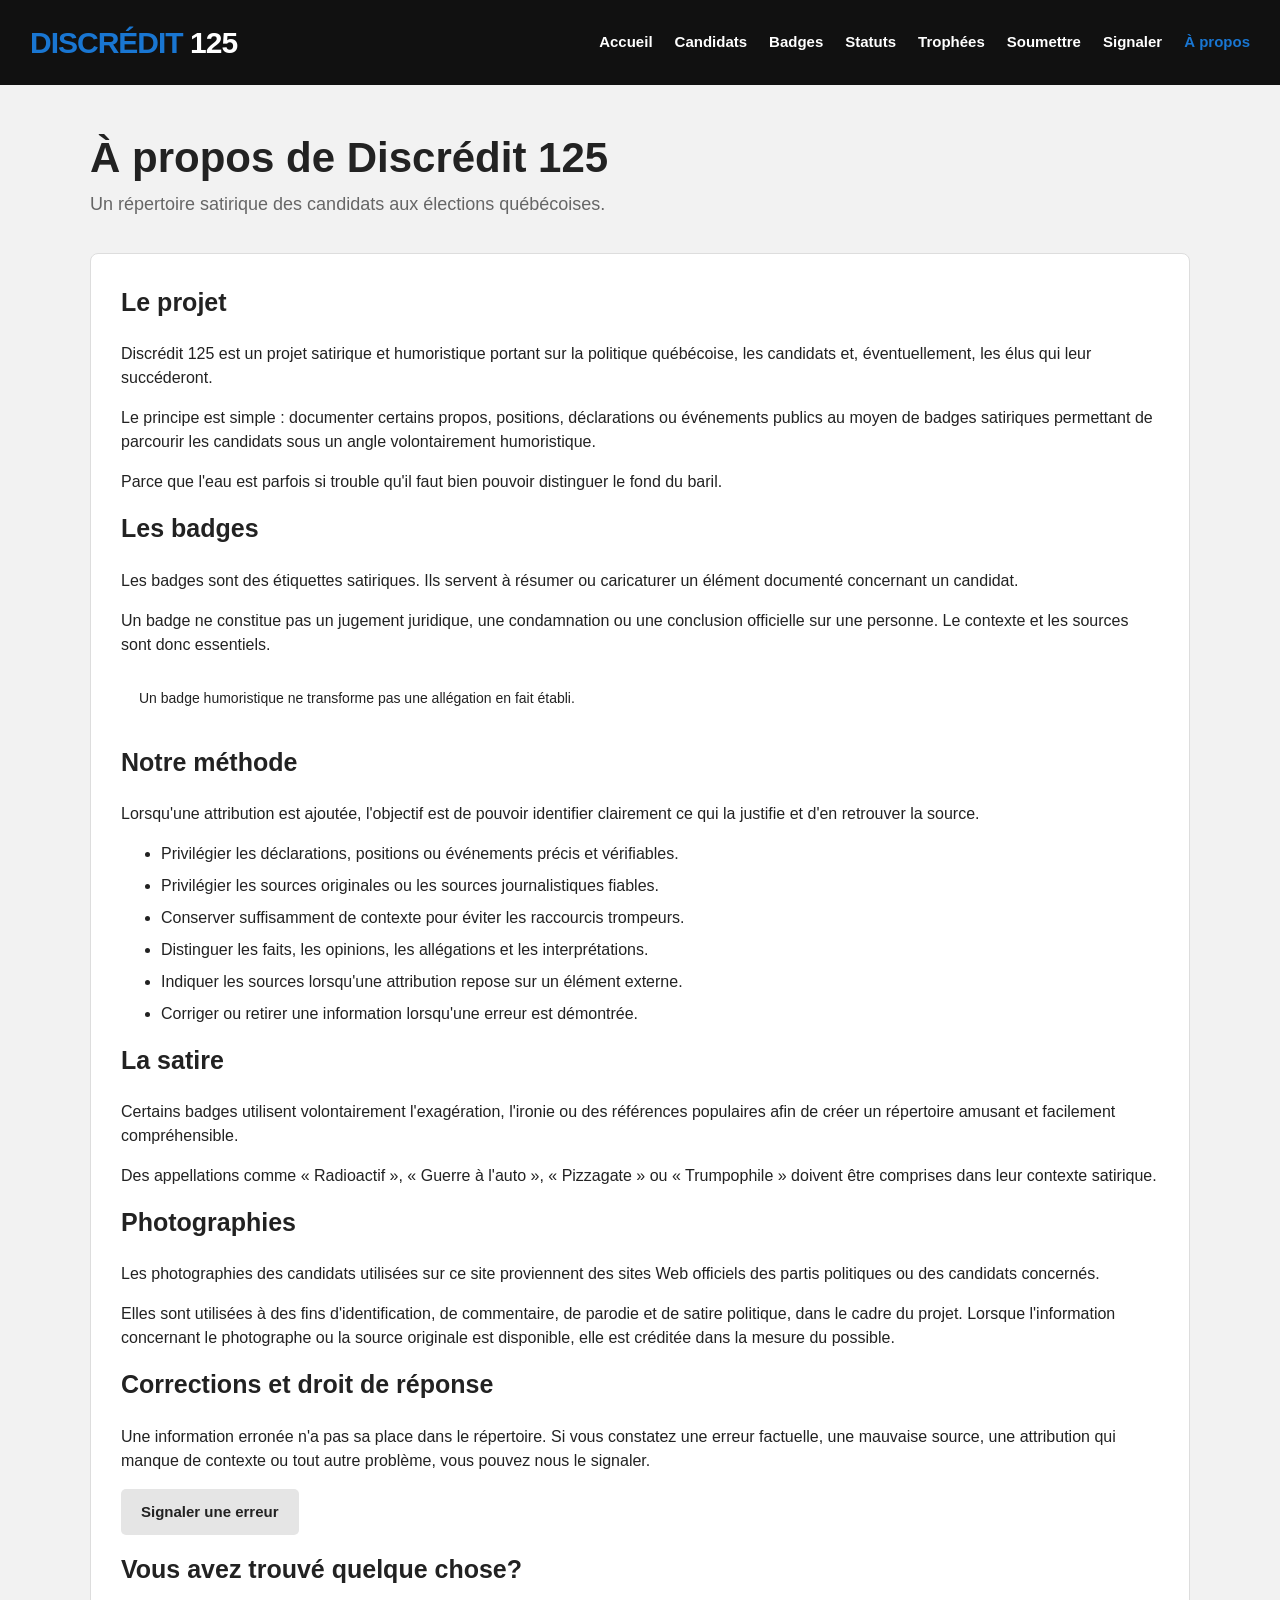
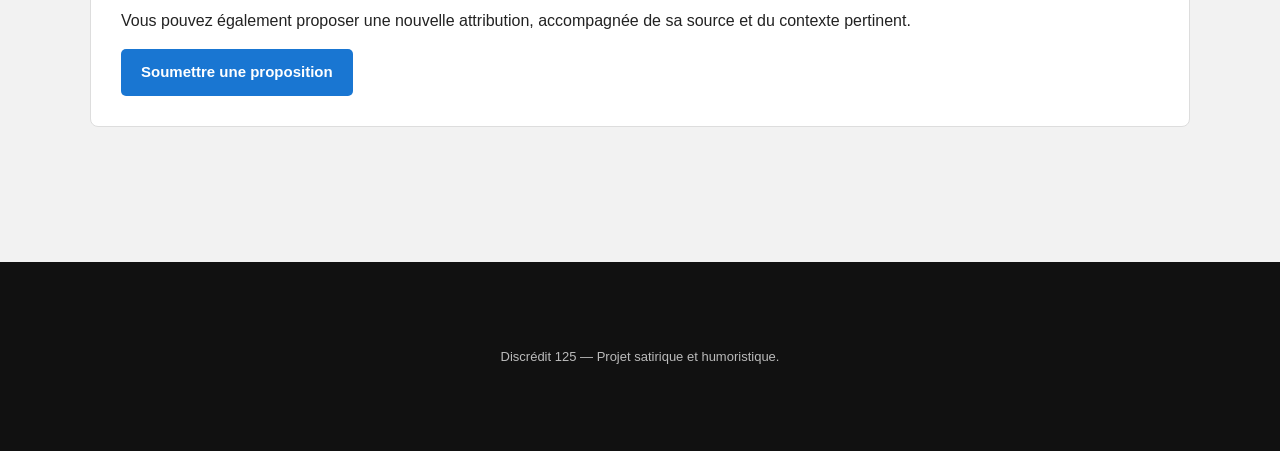
==== commit d932335a: "Add files via upload" ====
--- a/a-propos.html
+++ b/a-propos.html
@@ -6,11 +6,131 @@
     <meta charset="UTF-8">
     <meta name="viewport" content="width=device-width, initial-scale=1.0">
 
-```
 <title>À propos — Discrédit 125</title>
 
 <link rel="stylesheet" href="/styles.css">
-```
+
+<style>
+
+/* =========================================================
+   NAVIGATION
+========================================================= */
+
+.main-nav .nav-desktop {
+    display: flex !important;
+    align-items: center;
+    gap: 22px;
+}
+
+.main-nav .nav-mobile {
+    display: none !important;
+}
+
+.main-nav .nav-mobile summary {
+    display: none !important;
+}
+
+@media (max-width: 800px) {
+
+    .main-nav .nav-desktop {
+        display: none !important;
+    }
+
+    .main-nav .nav-mobile {
+        display: flex !important;
+        align-items: center;
+        justify-content: flex-end;
+        gap: 8px;
+        position: relative;
+        white-space: nowrap;
+    }
+
+    .main-nav .nav-mobile > a {
+        display: block !important;
+        padding: 8px 4px;
+        color: #fff;
+        text-decoration: none;
+        font-size: 14px;
+        font-weight: bold;
+        white-space: nowrap;
+    }
+
+    .main-nav .nav-mobile > a:hover,
+    .main-nav .nav-mobile > a.active {
+        color: var(--bleu-discredit);
+    }
+
+    .main-nav .nav-mobile .nav-more {
+        position: relative;
+    }
+
+    .main-nav .nav-mobile summary {
+        display: block !important;
+        list-style: none;
+        cursor: pointer;
+        color: #fff;
+        padding: 8px 4px;
+        font-size: 14px;
+        font-weight: bold;
+        white-space: nowrap;
+    }
+
+    .main-nav .nav-mobile summary::-webkit-details-marker {
+        display: none;
+    }
+
+    .main-nav .nav-mobile summary::after {
+        content: "⌄";
+        display: inline-block;
+        margin-left: 5px;
+        font-size: 13px;
+        line-height: 1;
+        transform: translateY(-1px);
+    }
+
+    .main-nav .nav-mobile .nav-more[open] summary::after {
+        transform: translateY(1px);
+    }
+
+    .main-nav .nav-mobile summary:hover {
+        color: var(--bleu-discredit);
+    }
+
+    .main-nav .nav-mobile .nav-more-menu {
+        position: absolute;
+        top: calc(100% + 10px);
+        right: 0;
+        z-index: 200;
+        display: flex !important;
+        flex-direction: column;
+        gap: 0;
+        min-width: 170px;
+        padding: 8px 0;
+        background: var(--noir);
+        border: 1px solid #333;
+        border-radius: 8px;
+        box-shadow:
+            0 8px 25px rgba(0, 0, 0, 0.35);
+    }
+
+    .main-nav .nav-mobile .nav-more-menu a {
+        display: block !important;
+        padding: 10px 14px;
+        color: #fff;
+        text-decoration: none;
+        font-size: 14px;
+        font-weight: bold;
+        white-space: nowrap;
+    }
+
+    .main-nav .nav-mobile .nav-more-menu a:hover {
+        background: #222;
+        color: var(--bleu-discredit);
+    }
+
+}
+
+</style>
 
 </head>
 
@@ -18,7 +138,6 @@
 
 <header class="site-header">
 
-```
 <div class="header-inner">
 
     <a href="/" class="logo">
@@ -27,30 +146,96 @@
 
     <nav class="main-nav">
 
-        <a href="/">Accueil</a>
-        <a href="/personnes.html">Candidats</a>
-        <a href="/badges.html">Badges</a>
-
-        <details class="nav-more">
-
-            <summary>Plus ▾</summary>
-
-            <div class="nav-more-menu">
-
-                <a href="/statuts.html">Statuts</a>
-                <a href="/trophees.html">Trophées</a>
-                <a href="/soumettre.html">Soumettre</a>
-                <a href="/erreur.html">Signaler</a>
-                <a href="/a-propos.html">À propos</a>
-
-            </div>
-
-        </details>
+        <!-- DESKTOP -->
+        <div class="nav-desktop">
+
+            <a href="/">
+                Accueil
+            </a>
+
+            <a href="/personnes.html">
+                Candidats
+            </a>
+
+            <a href="/badges.html">
+                Badges
+            </a>
+
+            <a href="/statuts.html">
+                Statuts
+            </a>
+
+            <a href="/trophees.html">
+                Trophées
+            </a>
+
+            <a href="/soumettre.html">
+                Soumettre
+            </a>
+
+            <a href="/erreur.html">
+                Signaler
+            </a>
+
+            <a href="/a-propos.html" class="active">
+                À propos
+            </a>
+
+        </div>
+
+
+        <!-- MOBILE -->
+        <div class="nav-mobile">
+
+            <a href="/">
+                Accueil
+            </a>
+
+            <a href="/personnes.html">
+                Candidats
+            </a>
+
+            <a href="/badges.html">
+                Badges
+            </a>
+
+            <details class="nav-more">
+
+                <summary>
+                    Plus
+                </summary>
+
+                <div class="nav-more-menu">
+
+                    <a href="/statuts.html">
+                        Statuts
+                    </a>
+
+                    <a href="/trophees.html">
+                        Trophées
+                    </a>
+
+                    <a href="/soumettre.html">
+                        Soumettre
+                    </a>
+
+                    <a href="/erreur.html">
+                        Signaler
+                    </a>
+
+                    <a href="/a-propos.html" class="active">
+                        À propos
+                    </a>
+
+                </div>
+
+            </details>
+
+        </div>
 
     </nav>
 
 </div>
-```
 
 </header>
 
@@ -58,19 +243,16 @@
 
 <section class="page-header">
 
-```
 <h1>À propos de Discrédit 125</h1>
 
 <p>
     Un répertoire satirique des candidats aux élections québécoises.
 </p>
-```
 
 </section>
 
 <section class="content-card">
 
-```
 <h2>Le projet</h2>
 
 <p>
@@ -201,8 +383,34 @@
 </p>
 
 
-<h2>Vous avez trouvé quelque chose?</h2>
-
-<p>
-    Vous p
-```
+ <h2>Vous avez trouvé quelque chose?</h2>
+
+    <p>
+        Vous pouvez également proposer une nouvelle attribution,
+        accompagnée de sa source et du contexte pertinent.
+    </p>
+
+    <p>
+        <a href="/soumettre.html" class="button">
+            Soumettre une proposition
+        </a>
+    </p>
+
+</section>
+
+</main>
+
+<footer class="site-footer">
+
+<div class="container">
+
+    <p>
+        Discrédit 125 — Projet satirique et humoristique.
+    </p>
+
+</div>
+
+</footer>
+
+</body>
+</html>
--- a/styles.css
+++ b/styles.css
@@ -121,7 +121,13 @@
     white-space: nowrap;
 }
 
-.main-nav a {
+.nav-desktop {
+    display: flex;
+    align-items: center;
+    gap: 22px;
+}
+
+.nav-desktop a {
     display: block;
     flex: 0 0 auto;
 
@@ -136,79 +142,13 @@
     transition: color 0.2s ease;
 }
 
-.main-nav a:hover,
-.main-nav a.active {
+.nav-desktop a:hover,
+.nav-desktop a.active {
     color: var(--bleu-discredit);
 }
 
-
-/* =========================================================
-MENU PLUS — STRUCTURE
-========================================================= */
-
-.nav-more {
-    position: relative;
-    flex: 0 0 auto;
-}
-
-.nav-more summary {
+.nav-mobile {
     display: none;
-
-    list-style: none;
-    cursor: pointer;
-
-    color: var(--blanc);
-
-    font-size: 15px;
-    font-weight: bold;
-
-    white-space: nowrap;
-}
-
-.nav-more summary::-webkit-details-marker {
-    display: none;
-}
-
-.nav-more summary:hover {
-    color: var(--bleu-discredit);
-}
-
-.nav-more-menu {
-    display: flex;
-    align-items: center;
-
-    gap: 22px;
-
-    padding: 0;
-    margin: 0;
-
-    background: transparent;
-    border: none;
-    border-radius: 0;
-    box-shadow: none;
-}
-
-.nav-more-menu a {
-    display: block;
-
-    padding: 0;
-
-    color: var(--blanc);
-
-    text-decoration: none;
-
-    font-size: 15px;
-    font-weight: bold;
-
-    white-space: nowrap;
-
-    border-radius: 0;
-}
-
-.nav-more-menu a:hover,
-.nav-more-menu a.active {
-    background: transparent;
-    color: var(--bleu-discredit);
 }
 
 
@@ -1616,15 +1556,11 @@
         gap: 16px;
     }
 
-    .main-nav a {
-        font-size: 14px;
-    }
-
-    .nav-more-menu {
+    .nav-desktop {
         gap: 16px;
     }
 
-    .nav-more-menu a {
+    .nav-desktop a {
         font-size: 14px;
     }
 }
@@ -1646,8 +1582,12 @@
         gap: 14px;
     }
 
-    .nav-more-menu {
-        gap: 14px;
+    .nav-desktop {
+        gap: 12px;
+    }
+
+    .nav-desktop a {
+        font-size: 13px;
     }
 
     .container {
@@ -1696,9 +1636,9 @@
     }
 
     .header-inner {
-        flex-direction: column;
-        align-items: stretch;
-        gap: 18px;
+        flex-direction: row;
+        align-items: center;
+        gap: 15px;
     }
 
     .logo {
@@ -1706,61 +1646,87 @@
     }
 
     .main-nav {
-        width: 100%;
-
-        margin-left: 0;
+        width: auto;
+
+        margin-left: auto;
 
         display: flex;
 
         align-items: center;
-        justify-content: space-between;
+        justify-content: flex-end;
 
         gap: 8px;
 
         white-space: nowrap;
     }
 
-    .main-nav > a,
-    .nav-more {
-        flex: 1 1 0;
-        min-width: 0;
-    }
-
-    .main-nav > a {
+    .nav-desktop {
+        display: none;
+    }
+
+    .nav-mobile {
+        display: block;
+
+        position: relative;
+
+        flex: 0 0 auto;
+    }
+
+    .nav-mobile summary {
+        display: block;
+
+        list-style: none;
+
+        cursor: pointer;
+
+        color: var(--blanc);
+
+        font-size: 14px;
+        font-weight: bold;
+
         white-space: nowrap;
 
-        text-align: center;
-
-        font-size: 14px;
-
         padding: 8px 4px;
 
         border-radius: 7px;
     }
 
-    .nav-more {
-        position: relative;
-    }
-
-    .nav-more summary {
-        display: block;
-
-        text-align: center;
-
-        padding: 8px 4px;
-
-        border-radius: 7px;
-
-        font-size: 14px;
-    }
-
-    .nav-more-menu {
+    .nav-mobile summary::-webkit-details-marker {
+        display: none;
+    }
+
+    .nav-mobile summary::after {
+        content: "⌄";
+
+        display: inline-block;
+
+        margin-left: 5px;
+
+        font-size: 13px;
+        line-height: 1;
+
+        transform: translateY(-1px);
+    }
+
+    .nav-mobile[open] summary::after {
+        transform: translateY(1px);
+    }
+
+    .nav-mobile summary:hover {
+        color: var(--bleu-discredit);
+        background: rgba(255, 255, 255, 0.08);
+    }
+
+    .nav-mobile .nav-more-menu {
         position: absolute;
 
         top: calc(100% + 6px);
         right: 0;
 
-        display: block;
+        display: flex;
+        flex-direction: column;
+
+        gap: 0;
 
         min-width: 180px;
 
@@ -1779,11 +1745,15 @@
         z-index: 100;
     }
 
-    .nav-more-menu a {
+    .nav-mobile .nav-more-menu a {
         display: block;
 
         padding: 9px 12px;
 
+        color: var(--blanc);
+
+        text-decoration: none;
+
         font-size: 14px;
 
         white-space: nowrap;
@@ -1791,17 +1761,11 @@
         border-radius: 5px;
     }
 
-    .nav-more-menu a:hover,
-    .nav-more-menu a.active {
+    .nav-mobile .nav-more-menu a:hover,
+    .nav-mobile .nav-more-menu a.active {
         background: #292929;
 
         color: var(--bleu-discredit);
-    }
-
-    .main-nav > a:hover,
-    .main-nav > a.active,
-    .nav-more summary:hover {
-        background: rgba(255, 255, 255, 0.08);
     }
 
     .container {
@@ -1974,6 +1938,10 @@
         padding: 16px;
     }
 
+    .header-inner {
+        gap: 10px;
+    }
+
     .logo {
         font-size: 24px;
     }
@@ -1982,18 +1950,22 @@
         gap: 4px;
     }
 
-    .main-nav > a,
-    .nav-more summary {
+    .nav-mobile summary {
         font-size: 12px;
 
         padding: 7px 2px;
     }
 
-    .nav-more-menu {
+    .nav-mobile summary::after {
+        font-size: 11px;
+        margin-left: 3px;
+    }
+
+    .nav-mobile .nav-more-menu {
         min-width: 175px;
     }
 
-    .nav-more-menu a {
+    .nav-mobile .nav-more-menu a {
         font-size: 13px;
     }
 
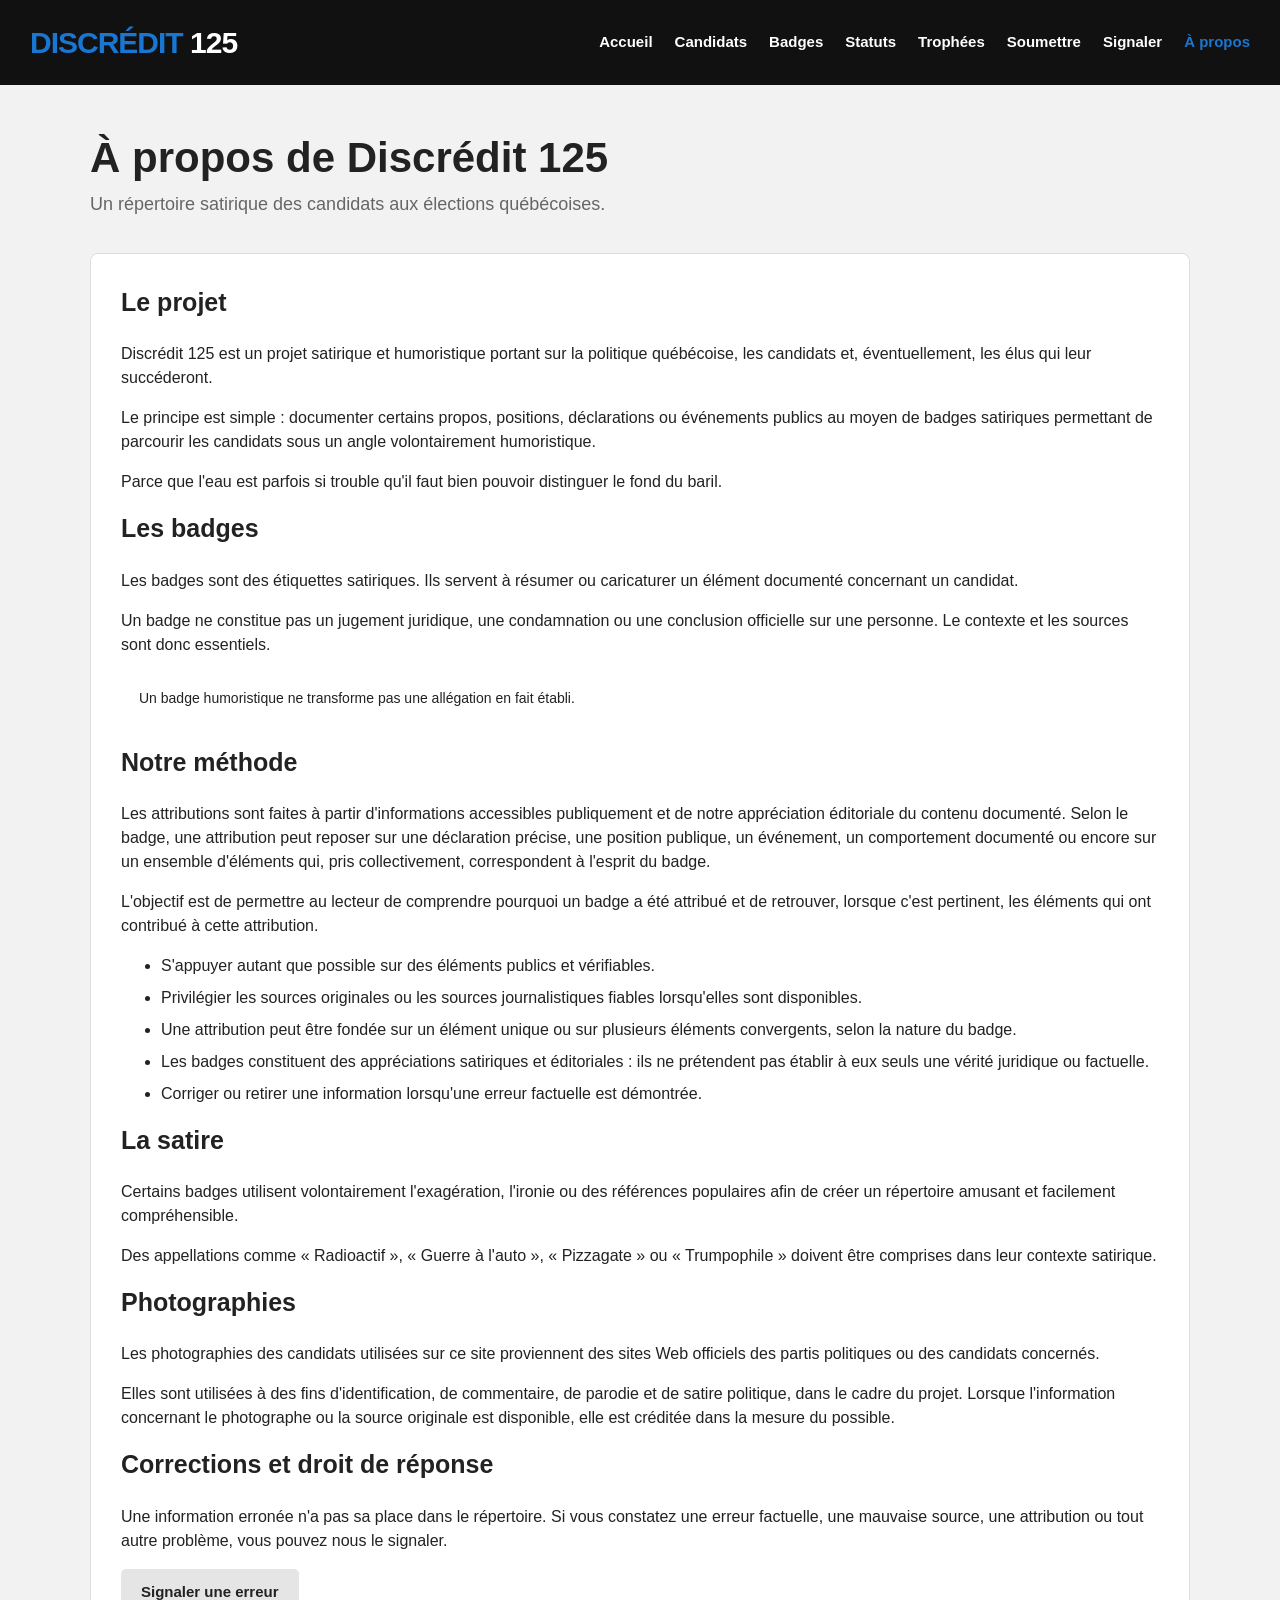
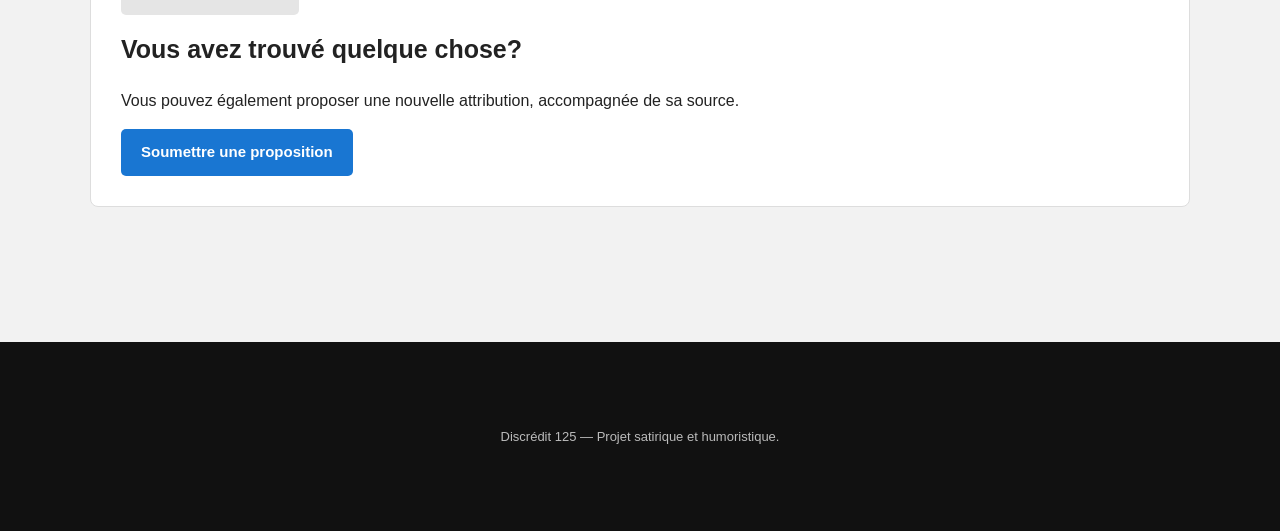
==== commit 8c5f5dd2: "Add files via upload" ====
--- a/a-propos.html
+++ b/a-propos.html
@@ -297,41 +297,50 @@
 <h2>Notre méthode</h2>
 
 <p>
-    Lorsqu'une attribution est ajoutée, l'objectif est de pouvoir
-    identifier clairement ce qui la justifie et d'en retrouver
-    la source.
+    Les attributions sont faites à partir d'informations
+    accessibles publiquement et de notre appréciation éditoriale
+    du contenu documenté. Selon le badge, une attribution peut
+    reposer sur une déclaration précise, une position publique,
+    un événement, un comportement documenté ou encore sur un
+    ensemble d'éléments qui, pris collectivement, correspondent
+    à l'esprit du badge.
+</p>
+
+<p>
+    L'objectif est de permettre au lecteur de comprendre pourquoi
+    un badge a été attribué et de retrouver, lorsque c'est pertinent,
+    les éléments qui ont contribué à cette attribution.
 </p>
 
 <ul>
+
     <li>
-        Privilégier les déclarations, positions ou événements
-        précis et vérifiables.
+        S'appuyer autant que possible sur des éléments publics
+        et vérifiables.
     </li>
 
     <li>
         Privilégier les sources originales ou les sources
-        journalistiques fiables.
+        journalistiques fiables lorsqu'elles sont disponibles.
     </li>
 
     <li>
-        Conserver suffisamment de contexte pour éviter les
-        raccourcis trompeurs.
+        Une attribution peut être fondée sur un élément unique
+        ou sur plusieurs éléments convergents, selon la nature
+        du badge.
     </li>
 
     <li>
-        Distinguer les faits, les opinions, les allégations
-        et les interprétations.
-    </li>
-
-    <li>
-        Indiquer les sources lorsqu'une attribution repose
-        sur un élément externe.
+        Les badges constituent des appréciations satiriques et
+        éditoriales : ils ne prétendent pas établir à eux seuls
+        une vérité juridique ou factuelle.
     </li>
 
     <li>
         Corriger ou retirer une information lorsqu'une erreur
-        est démontrée.
+        factuelle est démontrée.
     </li>
+
 </ul>
 
 
@@ -372,8 +381,8 @@
 <p>
     Une information erronée n'a pas sa place dans le répertoire.
     Si vous constatez une erreur factuelle, une mauvaise source,
-    une attribution qui manque de contexte ou tout autre problème,
-    vous pouvez nous le signaler.
+    une attribution ou tout autre problème, vous pouvez nous
+    le signaler.
 </p>
 
 <p>
@@ -383,18 +392,18 @@
 </p>
 
 
- <h2>Vous avez trouvé quelque chose?</h2>
-
-    <p>
-        Vous pouvez également proposer une nouvelle attribution,
-        accompagnée de sa source et du contexte pertinent.
-    </p>
-
-    <p>
-        <a href="/soumettre.html" class="button">
-            Soumettre une proposition
-        </a>
-    </p>
+<h2>Vous avez trouvé quelque chose?</h2>
+
+<p>
+    Vous pouvez également proposer une nouvelle attribution,
+    accompagnée de sa source.
+</p>
+
+<p>
+    <a href="/soumettre.html" class="button">
+        Soumettre une proposition
+    </a>
+</p>
 
 </section>
 
--- a/styles.css
+++ b/styles.css
@@ -1636,9 +1636,9 @@
     }
 
     .header-inner {
-        flex-direction: row;
+        flex-direction: column;
         align-items: center;
-        gap: 15px;
+        gap: 10px;
     }
 
     .logo {
@@ -1646,14 +1646,14 @@
     }
 
     .main-nav {
-        width: auto;
-
-        margin-left: auto;
+        width: 100%;
+
+        margin-left: 0;
 
         display: flex;
 
         align-items: center;
-        justify-content: flex-end;
+        justify-content: center;
 
         gap: 8px;
 
